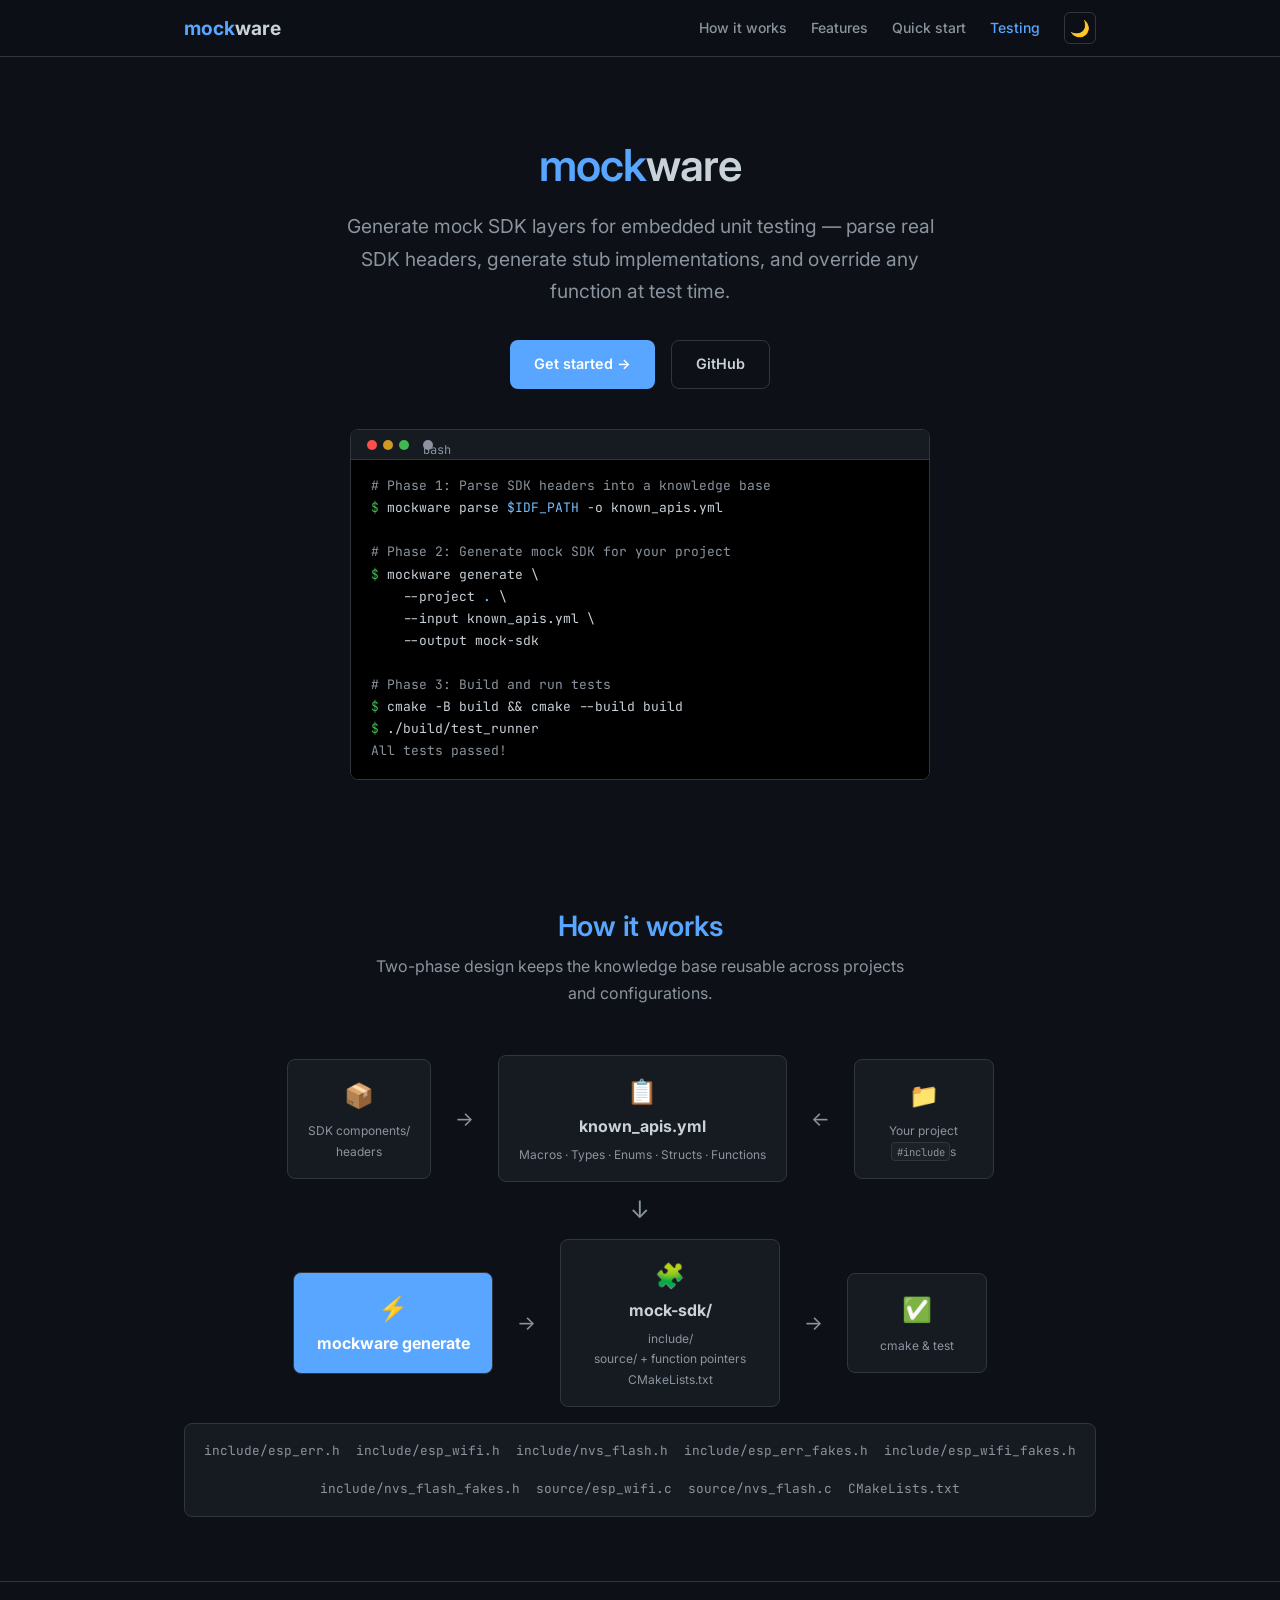
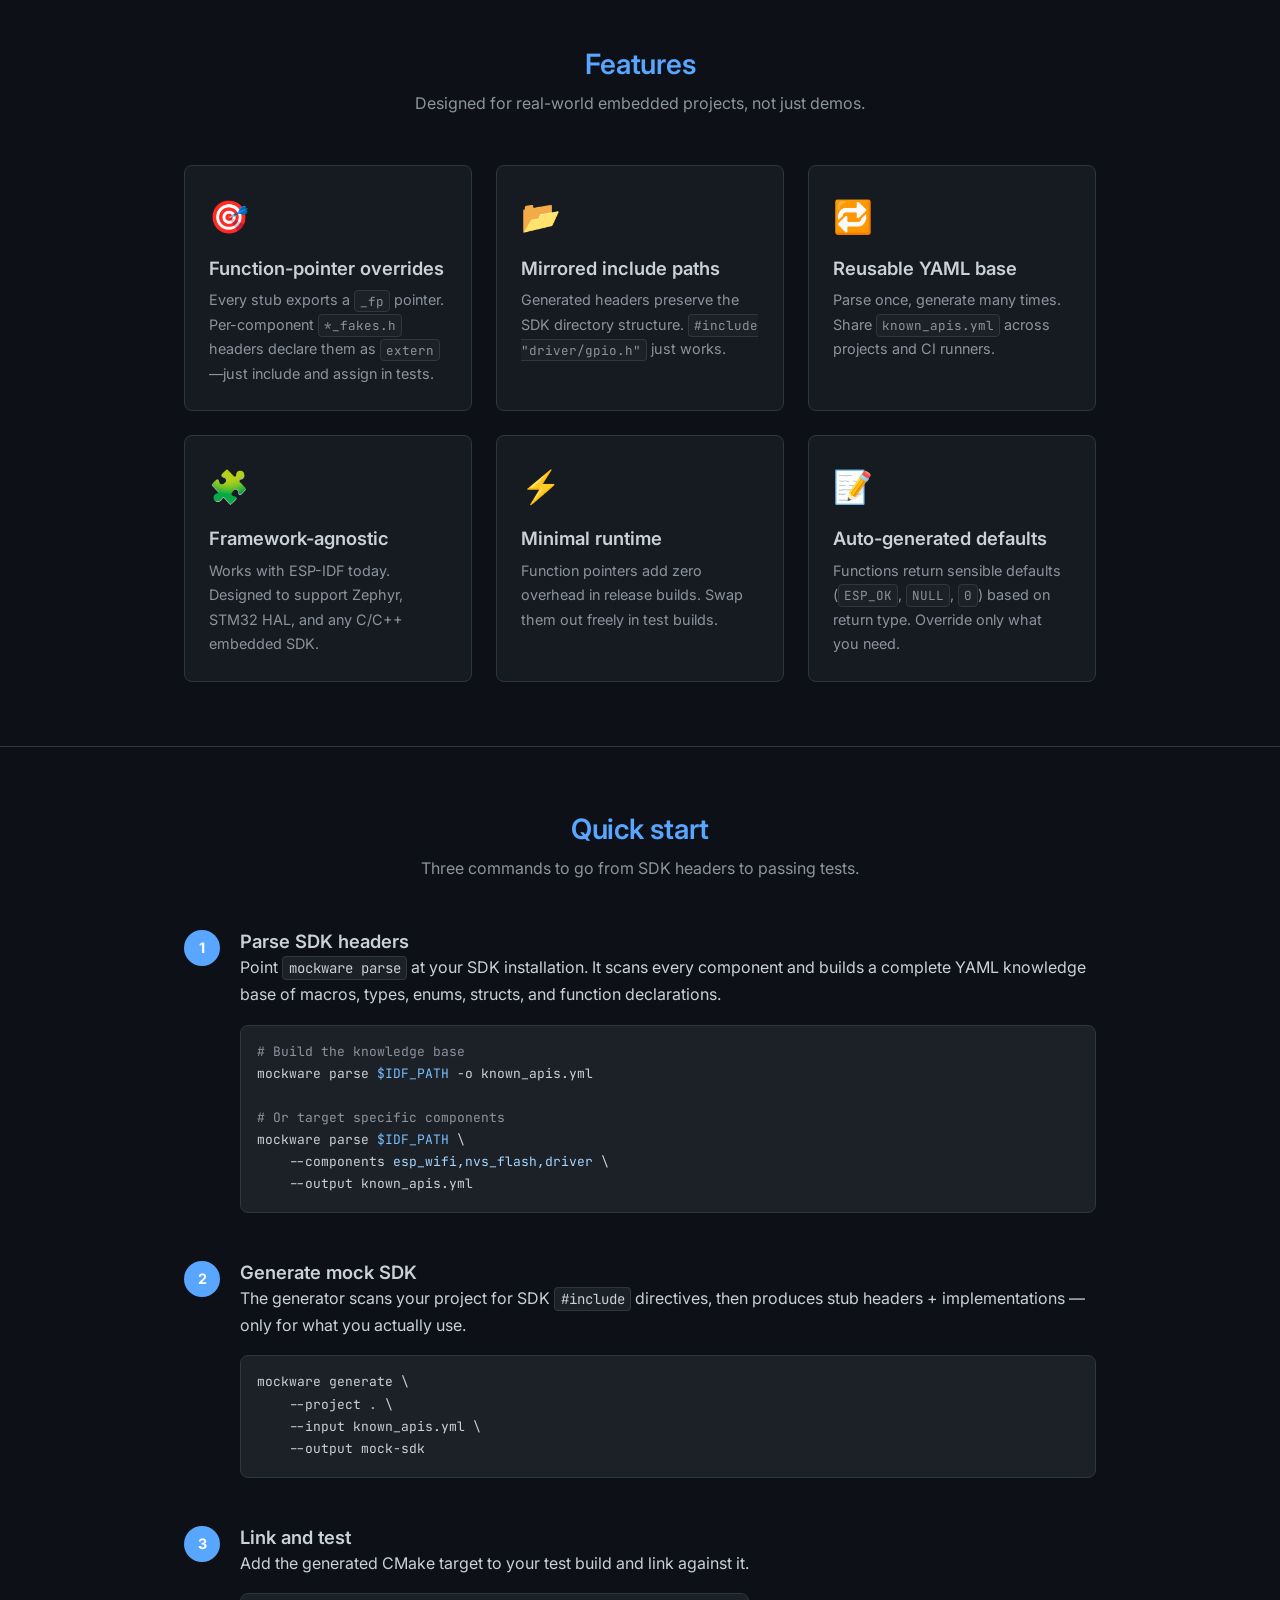
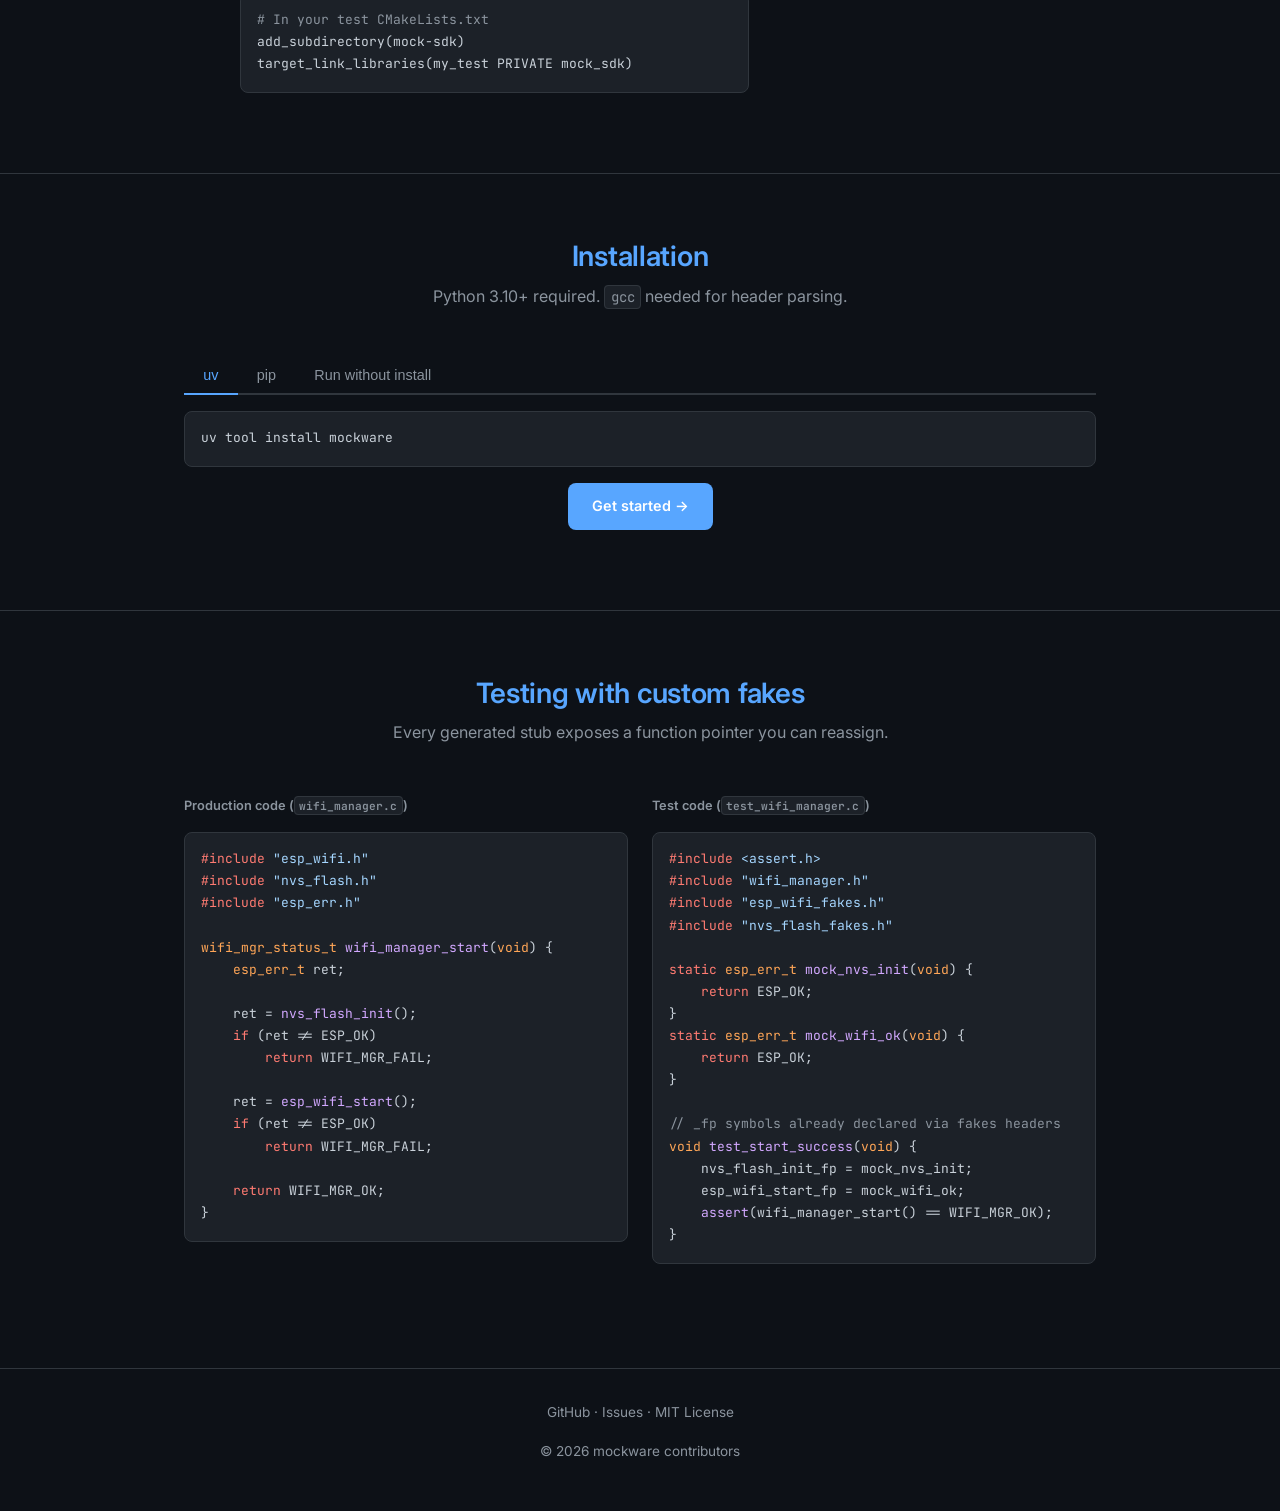
==== docs/index.html @ 4e7ca493 "Initial commit: mockware v0.0.1 Generate mock SDK layers for embedded unit testing.  - mockware pars" ====
<!DOCTYPE html>
<html lang="en" data-theme="dark">
<head>
  <meta charset="UTF-8">
  <meta name="viewport" content="width=device-width, initial-scale=1.0">
  <title>mockware — Generate mock SDK layers for embedded testing</title>
  <meta name="description" content="Parse real embedded SDK headers into a YAML knowledge base and generate stub headers with overridable function pointers for unit testing.">
  <link rel="preconnect" href="https://fonts.googleapis.com">
  <link rel="preconnect" href="https://fonts.gstatic.com" crossorigin>
  <link href="https://fonts.googleapis.com/css2?family=Inter:wght@400;500;600;700&family=JetBrains+Mono:wght@400;500&display=swap" rel="stylesheet">
  <link rel="stylesheet" href="style.css">
  <link rel="icon" href="data:image/svg+xml,<svg xmlns='http://www.w3.org/2000/svg' viewBox='0 0 100 100'><text y='.9em' font-size='90'>🧪</text></svg>">
</head>
<body>

  <!-- ─── Nav ─────────────────────────────────────── -->
  <nav>
    <div class="container">
      <a href="#" class="logo"><span>mock</span>ware</a>
      <ul>
        <li><a href="#how">How it works</a></li>
        <li><a href="#features">Features</a></li>
        <li><a href="#start">Quick start</a></li>
        <li><a href="#test">Testing</a></li>
        <li><button id="theme-toggle" aria-label="Toggle theme">🌙</button></li>
      </ul>
    </div>
  </nav>

  <!-- ─── Hero ────────────────────────────────────── -->
  <header class="hero">
    <div class="container">
      <h1><span>mock</span>ware</h1>
      <p class="tagline">
        Generate mock SDK layers for embedded unit testing &mdash;
        parse real SDK headers, generate stub implementations, and
        override any function at test time.
      </p>
      <div class="buttons">
        <a href="#start" class="btn btn-primary">Get started &rarr;</a>
        <a href="https://github.com/your-org/mockware" class="btn btn-secondary">GitHub</a>
      </div>

      <div class="hero-terminal">
        <div class="bar">
          <span></span><span></span><span></span>
          <span class="title">bash</span>
        </div>
        <pre><code><span style="color:#8b949e"># Phase 1: Parse SDK headers into a knowledge base</span>
<span style="color:#3fb950">$</span> mockware parse <span style="color:#79c0ff">$IDF_PATH</span> -o known_apis.yml

<span style="color:#8b949e"># Phase 2: Generate mock SDK for your project</span>
<span style="color:#3fb950">$</span> mockware generate \
    --project <span style="color:#79c0ff">.</span> \
    --input known_apis.yml \
    --output mock-sdk

<span style="color:#8b949e"># Phase 3: Build and run tests</span>
<span style="color:#3fb950">$</span> cmake -B build && cmake --build build
<span style="color:#3fb950">$</span> ./build/test_runner
<span style="color:#8b949e">All tests passed!</span></code></pre>
      </div>
    </div>
  </header>

  <!-- ─── How it works ────────────────────────────── -->
  <section id="how">
    <div class="container">
      <div class="section-title">
        <h2>How it works</h2>
        <p>Two-phase design keeps the knowledge base reusable across projects and configurations.</p>
      </div>

      <div class="diagram">
        <div class="diagram-row">
          <div class="diagram-box">
            <div class="icon">📦</div>
            <div class="label">SDK components/<br>headers</div>
          </div>
          <span class="diagram-arrow">&rarr;</span>
          <div class="diagram-box" style="min-width:180px">
            <div class="icon">📋</div>
            <div><strong>known_apis.yml</strong></div>
            <div class="label">Macros · Types · Enums · Structs · Functions</div>
          </div>
          <span class="diagram-arrow">&larr;</span>
          <div class="diagram-box">
            <div class="icon">📁</div>
            <div class="label">Your project<br><code>#include</code>s</div>
          </div>
        </div>
        <div style="margin:0.5rem 0;color:var(--text-dim);font-size:1.5rem;">&#8595;</div>
        <div class="diagram-row">
          <div class="diagram-box" style="min-width:200px;background:var(--accent);color:#fff;">
            <div class="icon">⚡</div>
            <div><strong>mockware generate</strong></div>
          </div>
          <span class="diagram-arrow">&rarr;</span>
          <div class="diagram-box" style="min-width:220px">
            <div class="icon">🧩</div>
            <div><strong>mock-sdk/</strong></div>
            <div class="label">
              include/<br>
              source/ + function pointers<br>
              CMakeLists.txt
            </div>
          </div>
          <span class="diagram-arrow">&rarr;</span>
          <div class="diagram-box" style="min-width:140px">
            <div class="icon">✅</div>
            <div class="label">cmake &amp; test</div>
          </div>
        </div>
        <div class="sub">
          <span>include/esp_err.h</span>
          <span>include/esp_wifi.h</span>
          <span>include/nvs_flash.h</span>
          <span>include/esp_err_fakes.h</span>
          <span>include/esp_wifi_fakes.h</span>
          <span>include/nvs_flash_fakes.h</span>
          <span>source/esp_wifi.c</span>
          <span>source/nvs_flash.c</span>
          <span>CMakeLists.txt</span>
        </div>
      </div>
    </div>
  </section>

  <!-- ─── Features ────────────────────────────────── -->
  <section id="features">
    <div class="container">
      <div class="section-title">
        <h2>Features</h2>
        <p>Designed for real-world embedded projects, not just demos.</p>
      </div>
      <div class="features">
        <div class="feature-card">
          <div class="emoji">🎯</div>
          <h3>Function-pointer overrides</h3>
          <p>Every stub exports a <code>_fp</code> pointer. Per-component <code>*_fakes.h</code> headers declare them as <code>extern</code>&mdash;just include and assign in tests.</p>
        </div>
        <div class="feature-card">
          <div class="emoji">📂</div>
          <h3>Mirrored include paths</h3>
          <p>Generated headers preserve the SDK directory structure. <code>#include "driver/gpio.h"</code> just works.</p>
        </div>
        <div class="feature-card">
          <div class="emoji">🔁</div>
          <h3>Reusable YAML base</h3>
          <p>Parse once, generate many times. Share <code>known_apis.yml</code> across projects and CI runners.</p>
        </div>
        <div class="feature-card">
          <div class="emoji">🧩</div>
          <h3>Framework-agnostic</h3>
          <p>Works with ESP-IDF today. Designed to support Zephyr, STM32 HAL, and any C/C++ embedded SDK.</p>
        </div>
        <div class="feature-card">
          <div class="emoji">⚡</div>
          <h3>Minimal runtime</h3>
          <p>Function pointers add zero overhead in release builds. Swap them out freely in test builds.</p>
        </div>
        <div class="feature-card">
          <div class="emoji">📝</div>
          <h3>Auto-generated defaults</h3>
          <p>Functions return sensible defaults (<code>ESP_OK</code>, <code>NULL</code>, <code>0</code>) based on return type. Override only what you need.</p>
        </div>
      </div>
    </div>
  </section>

  <!-- ─── Quick start ─────────────────────────────── -->
  <section id="start">
    <div class="container">
      <div class="section-title">
        <h2>Quick start</h2>
        <p>Three commands to go from SDK headers to passing tests.</p>
      </div>

      <div class="steps">
        <div class="step">
          <div class="step-num">1</div>
          <div class="step-body">
            <h3>Parse SDK headers</h3>
            <p>Point <code>mockware parse</code> at your SDK installation. It scans every component and builds a complete YAML knowledge base of macros, types, enums, structs, and function declarations.</p>
            <div class="code-block">
              <pre><code><span style="color:#8b949e"># Build the knowledge base</span>
mockware parse <span style="color:#79c0ff">$IDF_PATH</span> -o known_apis.yml

<span style="color:#8b949e"># Or target specific components</span>
mockware parse <span style="color:#79c0ff">$IDF_PATH</span> \
    --components <span style="color:#a5d6ff">esp_wifi,nvs_flash,driver</span> \
    --output known_apis.yml</code></pre>
            </div>
          </div>
        </div>

        <div class="step">
          <div class="step-num">2</div>
          <div class="step-body">
            <h3>Generate mock SDK</h3>
            <p>The generator scans your project for SDK <code>#include</code> directives, then produces stub headers + implementations &mdash; only for what you actually use.</p>
            <div class="code-block">
              <pre><code>mockware generate \
    --project <span style="color:#79c0ff">.</span> \
    --input known_apis.yml \
    --output mock-sdk</code></pre>
            </div>
          </div>
        </div>

        <div class="step">
          <div class="step-num">3</div>
          <div class="step-body">
            <h3>Link and test</h3>
            <p>Add the generated CMake target to your test build and link against it.</p>
            <div class="code-block">
              <pre><code><span style="color:#8b949e"># In your test CMakeLists.txt</span>
add_subdirectory(mock-sdk)
target_link_libraries(my_test PRIVATE mock_sdk)</code></pre>
            </div>
          </div>
        </div>
      </div>
    </div>
  </section>

  <!-- ─── Installation ────────────────────────────── -->
  <section id="install">
    <div class="container">
      <div class="section-title">
        <h2>Installation</h2>
        <p>Python 3.10+ required. <code>gcc</code> needed for header parsing.</p>
      </div>

      <div class="tabs">
        <div class="tab-nav">
          <button class="tab-btn active" data-tab="tab-uv">uv</button>
          <button class="tab-btn" data-tab="tab-pip">pip</button>
          <button class="tab-btn" data-tab="tab-run">Run without install</button>
        </div>

        <div class="tab-content active" id="tab-uv">
          <div class="code-block">
            <pre><code>uv tool install mockware</code></pre>
          </div>
        </div>

        <div class="tab-content" id="tab-pip">
          <div class="code-block">
            <pre><code>pip install mockware</code></pre>
          </div>
        </div>

        <div class="tab-content" id="tab-run">
          <div class="code-block">
            <pre><code><span style="color:#8b949e"># From the repo root</span>
uv run mockware --help</code></pre>
          </div>
        </div>
      </div>

      <p style="text-align:center;margin-top:1rem;">
        <a href="#start" class="btn btn-primary">Get started &rarr;</a>
      </p>
    </div>
  </section>

  <!-- ─── Testing example ─────────────────────────── -->
  <section id="test">
    <div class="container">
      <div class="section-title">
        <h2>Testing with custom fakes</h2>
        <p>Every generated stub exposes a function pointer you can reassign.</p>
      </div>

      <div class="test-grid">
        <figure>
          <figcaption>Production code (<code>wifi_manager.c</code>)</figcaption>
          <div class="code-block">
            <pre><code><span style="color:#ff7b72">#include</span> <span style="color:#a5d6ff">"esp_wifi.h"</span>
<span style="color:#ff7b72">#include</span> <span style="color:#a5d6ff">"nvs_flash.h"</span>
<span style="color:#ff7b72">#include</span> <span style="color:#a5d6ff">"esp_err.h"</span>

<span style="color:#ffa657">wifi_mgr_status_t</span> <span style="color:#d2a8ff">wifi_manager_start</span>(<span style="color:#ffa657">void</span>) {
    <span style="color:#ffa657">esp_err_t</span> ret;

    ret = <span style="color:#d2a8ff">nvs_flash_init</span>();
    <span style="color:#ff7b72">if</span> (ret != ESP_OK)
        <span style="color:#ff7b72">return</span> WIFI_MGR_FAIL;

    ret = <span style="color:#d2a8ff">esp_wifi_start</span>();
    <span style="color:#ff7b72">if</span> (ret != ESP_OK)
        <span style="color:#ff7b72">return</span> WIFI_MGR_FAIL;

    <span style="color:#ff7b72">return</span> WIFI_MGR_OK;
}</code></pre>
          </div>
        </figure>

        <figure>
          <figcaption>Test code (<code>test_wifi_manager.c</code>)</figcaption>
          <div class="code-block">
            <pre><code><span style="color:#ff7b72">#include</span> <span style="color:#a5d6ff">&lt;assert.h&gt;</span>
<span style="color:#ff7b72">#include</span> <span style="color:#a5d6ff">"wifi_manager.h"</span>
<span style="color:#ff7b72">#include</span> <span style="color:#a5d6ff">"esp_wifi_fakes.h"</span>
<span style="color:#ff7b72">#include</span> <span style="color:#a5d6ff">"nvs_flash_fakes.h"</span>

<span style="color:#ff7b72">static</span> <span style="color:#ffa657">esp_err_t</span> <span style="color:#d2a8ff">mock_nvs_init</span>(<span style="color:#ffa657">void</span>) {
    <span style="color:#ff7b72">return</span> ESP_OK;
}
<span style="color:#ff7b72">static</span> <span style="color:#ffa657">esp_err_t</span> <span style="color:#d2a8ff">mock_wifi_ok</span>(<span style="color:#ffa657">void</span>) {
    <span style="color:#ff7b72">return</span> ESP_OK;
}

<span style="color:#8b949e">// _fp symbols already declared via fakes headers</span>
<span style="color:#ffa657">void</span> <span style="color:#d2a8ff">test_start_success</span>(<span style="color:#ffa657">void</span>) {
    nvs_flash_init_fp = mock_nvs_init;
    esp_wifi_start_fp = mock_wifi_ok;
    <span style="color:#d2a8ff">assert</span>(wifi_manager_start() == WIFI_MGR_OK);
}</code></pre>
          </div>
        </figure>
      </div>
    </div>
  </section>

  <!-- ─── Footer ──────────────────────────────────── -->
  <footer>
    <div class="container">
      <p>
        <a href="https://github.com/your-org/mockware">GitHub</a>
        &middot;
        <a href="https://github.com/your-org/mockware/issues">Issues</a>
        &middot;
        MIT License
      </p>
      <p style="margin-top:0.3rem;">&copy; 2026 mockware contributors</p>
    </div>
  </footer>

  <script src="script.js"></script>
</body>
</html>
---- docs/style.css ----
/* ── Reset & base ──────────────────────────────────────── */
*, *::before, *::after { box-sizing: border-box; margin: 0; padding: 0; }

:root {
  --bg:        #0d1117;
  --surface:   #161b22;
  --border:    #30363d;
  --text:      #c9d1d9;
  --text-dim:  #8b949e;
  --accent:    #58a6ff;
  --accent-hl: #79c0ff;
  --green:     #3fb950;
  --orange:    #d29922;
  --red:       #f85149;
  --code-bg:   #1c2128;
  --font:      'Inter', -apple-system, BlinkMacSystemFont, sans-serif;
  --mono:      'JetBrains Mono', 'Fira Code', monospace;
  --max-w:     960px;
  --radius:    8px;
}

html { scroll-behavior: smooth; }
body {
  font-family: var(--font);
  background: var(--bg);
  color: var(--text);
  line-height: 1.7;
  -webkit-font-smoothing: antialiased;
}

/* ── Theme toggle ─────────────────────────────────────── */
[data-theme="light"] {
  --bg:        #ffffff;
  --surface:   #f6f8fa;
  --border:    #d0d7de;
  --text:      #1f2328;
  --text-dim:  #656d76;
  --code-bg:   #f6f8fa;
}

/* ── Typography ────────────────────────────────────────── */
h1, h2, h3 { font-weight: 600; line-height: 1.3; }
h1 { font-size: 2.75rem; letter-spacing: -0.02em; }
h2 { font-size: 1.75rem; letter-spacing: -0.01em; color: var(--accent); }
h3 { font-size: 1.15rem; }
p  { margin-bottom: 1rem; }
a  { color: var(--accent); text-decoration: none; }
a:hover { color: var(--accent-hl); text-decoration: underline; }

code {
  font-family: var(--mono);
  font-size: 0.875em;
  background: var(--code-bg);
  padding: 0.15em 0.4em;
  border-radius: 4px;
  border: 1px solid var(--border);
}
pre {
  background: var(--code-bg);
  border: 1px solid var(--border);
  border-radius: var(--radius);
  padding: 1rem;
  overflow-x: auto;
  position: relative;
}
pre code {
  background: none;
  border: none;
  padding: 0;
  font-size: 0.8125rem;
  line-height: 1.55;
}

/* ── Layout ────────────────────────────────────────────── */
.container {
  max-width: var(--max-w);
  margin: 0 auto;
  padding: 0 1.5rem;
}

/* ── Nav ───────────────────────────────────────────────── */
nav {
  position: sticky;
  top: 0;
  z-index: 100;
  background: var(--bg);
  border-bottom: 1px solid var(--border);
  backdrop-filter: blur(12px);
  background: rgba(13, 17, 23, 0.85);
}
[data-theme="light"] nav {
  background: rgba(255,255,255,0.85);
}
nav .container {
  display: flex;
  align-items: center;
  justify-content: space-between;
  height: 56px;
}
nav .logo {
  font-weight: 700;
  font-size: 1.2rem;
  color: var(--text);
}
nav .logo span { color: var(--accent); }
nav ul {
  display: flex;
  gap: 1.5rem;
  list-style: none;
  align-items: center;
}
nav a {
  color: var(--text-dim);
  font-size: 0.875rem;
  font-weight: 500;
}
nav a:hover { color: var(--text); text-decoration: none; }

#theme-toggle {
  background: none;
  border: 1px solid var(--border);
  color: var(--text-dim);
  width: 32px; height: 32px;
  border-radius: 6px;
  cursor: pointer;
  display: flex;
  align-items: center;
  justify-content: center;
  font-size: 1rem;
}
#theme-toggle:hover {
  color: var(--text);
  border-color: var(--text-dim);
}

/* ── Hero ──────────────────────────────────────────────── */
.hero {
  padding: 5rem 0 4rem;
  text-align: center;
}
.hero h1 { margin-bottom: 1rem; }
.hero h1 span { color: var(--accent); }
.hero .tagline {
  font-size: 1.2rem;
  color: var(--text-dim);
  max-width: 600px;
  margin: 0 auto 2rem;
}
.hero .buttons { display: flex; gap: 1rem; justify-content: center; flex-wrap: wrap; }

.btn {
  display: inline-flex;
  align-items: center;
  gap: 0.5rem;
  padding: 0.7rem 1.5rem;
  border-radius: var(--radius);
  font-weight: 600;
  font-size: 0.9rem;
  transition: all 0.2s;
  border: none;
  cursor: pointer;
}
.btn-primary {
  background: var(--accent);
  color: #fff;
}
.btn-primary:hover { background: var(--accent-hl); text-decoration: none; }
.btn-secondary {
  background: transparent;
  color: var(--text);
  border: 1px solid var(--border);
}
.btn-secondary:hover { border-color: var(--text-dim); text-decoration: none; }

.hero-terminal {
  margin: 2.5rem auto 0;
  max-width: 580px;
  text-align: left;
  background: #000;
  border: 1px solid var(--border);
  border-radius: var(--radius);
  overflow: hidden;
}
.hero-terminal .bar {
  display: flex;
  align-items: center;
  gap: 6px;
  padding: 0.6rem 1rem;
  background: var(--surface);
  border-bottom: 1px solid var(--border);
}
.hero-terminal .bar span {
  width: 10px; height: 10px;
  border-radius: 50%;
  background: var(--text-dim);
}
.hero-terminal .bar span:nth-child(1) { background: var(--red); }
.hero-terminal .bar span:nth-child(2) { background: var(--orange); }
.hero-terminal .bar span:nth-child(3) { background: var(--green); }
.hero-terminal .bar .title {
  font-size: 0.75rem;
  color: var(--text-dim);
  margin-left: 0.5rem;
  font-family: var(--mono);
}
.hero-terminal pre {
  background: #000;
  border: none;
  border-radius: 0;
  padding: 1rem 1.25rem;
  margin: 0;
}

/* ── Section ───────────────────────────────────────────── */
section { padding: 4rem 0; }
section + section { border-top: 1px solid var(--border); }
.section-title {
  text-align: center;
  margin-bottom: 3rem;
}
.section-title p {
  color: var(--text-dim);
  max-width: 550px;
  margin: 0.5rem auto 0;
}

/* ── Diagram ───────────────────────────────────────────── */
.diagram {
  display: flex;
  flex-direction: column;
  align-items: center;
  gap: 0;
}
.diagram-row {
  display: flex;
  align-items: center;
  gap: 1.5rem;
  flex-wrap: wrap;
  justify-content: center;
}
.diagram-box {
  background: var(--surface);
  border: 1px solid var(--border);
  border-radius: var(--radius);
  padding: 1rem 1.25rem;
  text-align: center;
  min-width: 140px;
}
.diagram-box .label {
  font-size: 0.75rem;
  color: var(--text-dim);
  margin-top: 0.3rem;
}
.diagram-box .icon { font-size: 1.5rem; }
.diagram-arrow {
  color: var(--text-dim);
  font-size: 1.25rem;
}
.diagram .sub {
  display: flex;
  gap: 1rem;
  flex-wrap: wrap;
  justify-content: center;
  margin-top: 1rem;
  padding: 1rem;
  background: var(--surface);
  border: 1px solid var(--border);
  border-radius: var(--radius);
}
.diagram .sub span {
  font-family: var(--mono);
  font-size: 0.8rem;
  color: var(--text-dim);
}

/* ── Features grid ─────────────────────────────────────── */
.features {
  display: grid;
  grid-template-columns: repeat(auto-fit, minmax(220px, 1fr));
  gap: 1.5rem;
}
.feature-card {
  background: var(--surface);
  border: 1px solid var(--border);
  border-radius: var(--radius);
  padding: 1.5rem;
}
.feature-card .emoji { font-size: 2rem; margin-bottom: 0.75rem; }
.feature-card h3 { margin-bottom: 0.5rem; }
.feature-card p { font-size: 0.9rem; color: var(--text-dim); margin: 0; }

/* ── Code blocks with copy ─────────────────────────────── */
.code-block {
  position: relative;
  margin: 1rem 0;
}
.code-block .copy-btn {
  position: absolute;
  top: 0.5rem;
  right: 0.5rem;
  background: transparent;
  border: 1px solid var(--border);
  color: var(--text-dim);
  padding: 0.3rem 0.6rem;
  border-radius: 4px;
  font-size: 0.75rem;
  cursor: pointer;
  opacity: 0;
  transition: opacity 0.2s;
}
.code-block:hover .copy-btn,
.code-block .copy-btn.show { opacity: 1; }
.code-block .copy-btn:hover {
  background: var(--surface);
  color: var(--text);
}

/* ── Install tabs ──────────────────────────────────────── */
.tabs { margin: 1rem 0; }
.tab-nav {
  display: flex;
  gap: 0;
  border-bottom: 2px solid var(--border);
}
.tab-btn {
  background: none;
  border: none;
  padding: 0.6rem 1.2rem;
  color: var(--text-dim);
  font-weight: 500;
  font-size: 0.9rem;
  cursor: pointer;
  border-bottom: 2px solid transparent;
  margin-bottom: -2px;
  transition: all 0.2s;
}
.tab-btn:hover { color: var(--text); }
.tab-btn.active {
  color: var(--accent);
  border-bottom-color: var(--accent);
}
.tab-content { display: none; }
.tab-content.active { display: block; }

/* ── Usage steps ───────────────────────────────────────── */
.steps { counter-reset: step; }
.step {
  display: flex;
  gap: 1.25rem;
  margin-bottom: 2rem;
}
.step:last-child { margin-bottom: 0; }
.step-num {
  flex-shrink: 0;
  width: 36px; height: 36px;
  border-radius: 50%;
  background: var(--accent);
  color: #fff;
  font-weight: 700;
  font-size: 0.9rem;
  display: flex;
  align-items: center;
  justify-content: center;
}
.step-body { min-width: 0; }
.step-body p { margin-bottom: 0.5rem; }

/* ── Test example ──────────────────────────────────────── */
.test-grid {
  display: grid;
  grid-template-columns: 1fr 1fr;
  gap: 1.5rem;
  margin: 1.5rem 0;
}
.test-grid figcaption {
  font-size: 0.8rem;
  color: var(--text-dim);
  margin-bottom: 0.5rem;
  font-weight: 600;
}

/* ── Footer ────────────────────────────────────────────── */
footer {
  border-top: 1px solid var(--border);
  padding: 2rem 0;
  text-align: center;
  color: var(--text-dim);
  font-size: 0.85rem;
}
footer a { color: var(--text-dim); }
footer a:hover { color: var(--text); }

/* ── Responsive ────────────────────────────────────────── */
@media (max-width: 700px) {
  h1 { font-size: 2rem; }
  nav ul { gap: 0.8rem; }
  nav a { font-size: 0.8rem; }
  .hero { padding: 3rem 0 2.5rem; }
  .diagram-row { flex-direction: column; gap: 0.5rem; }
  .diagram-arrow { transform: rotate(90deg); }
  .test-grid { grid-template-columns: 1fr; }
}
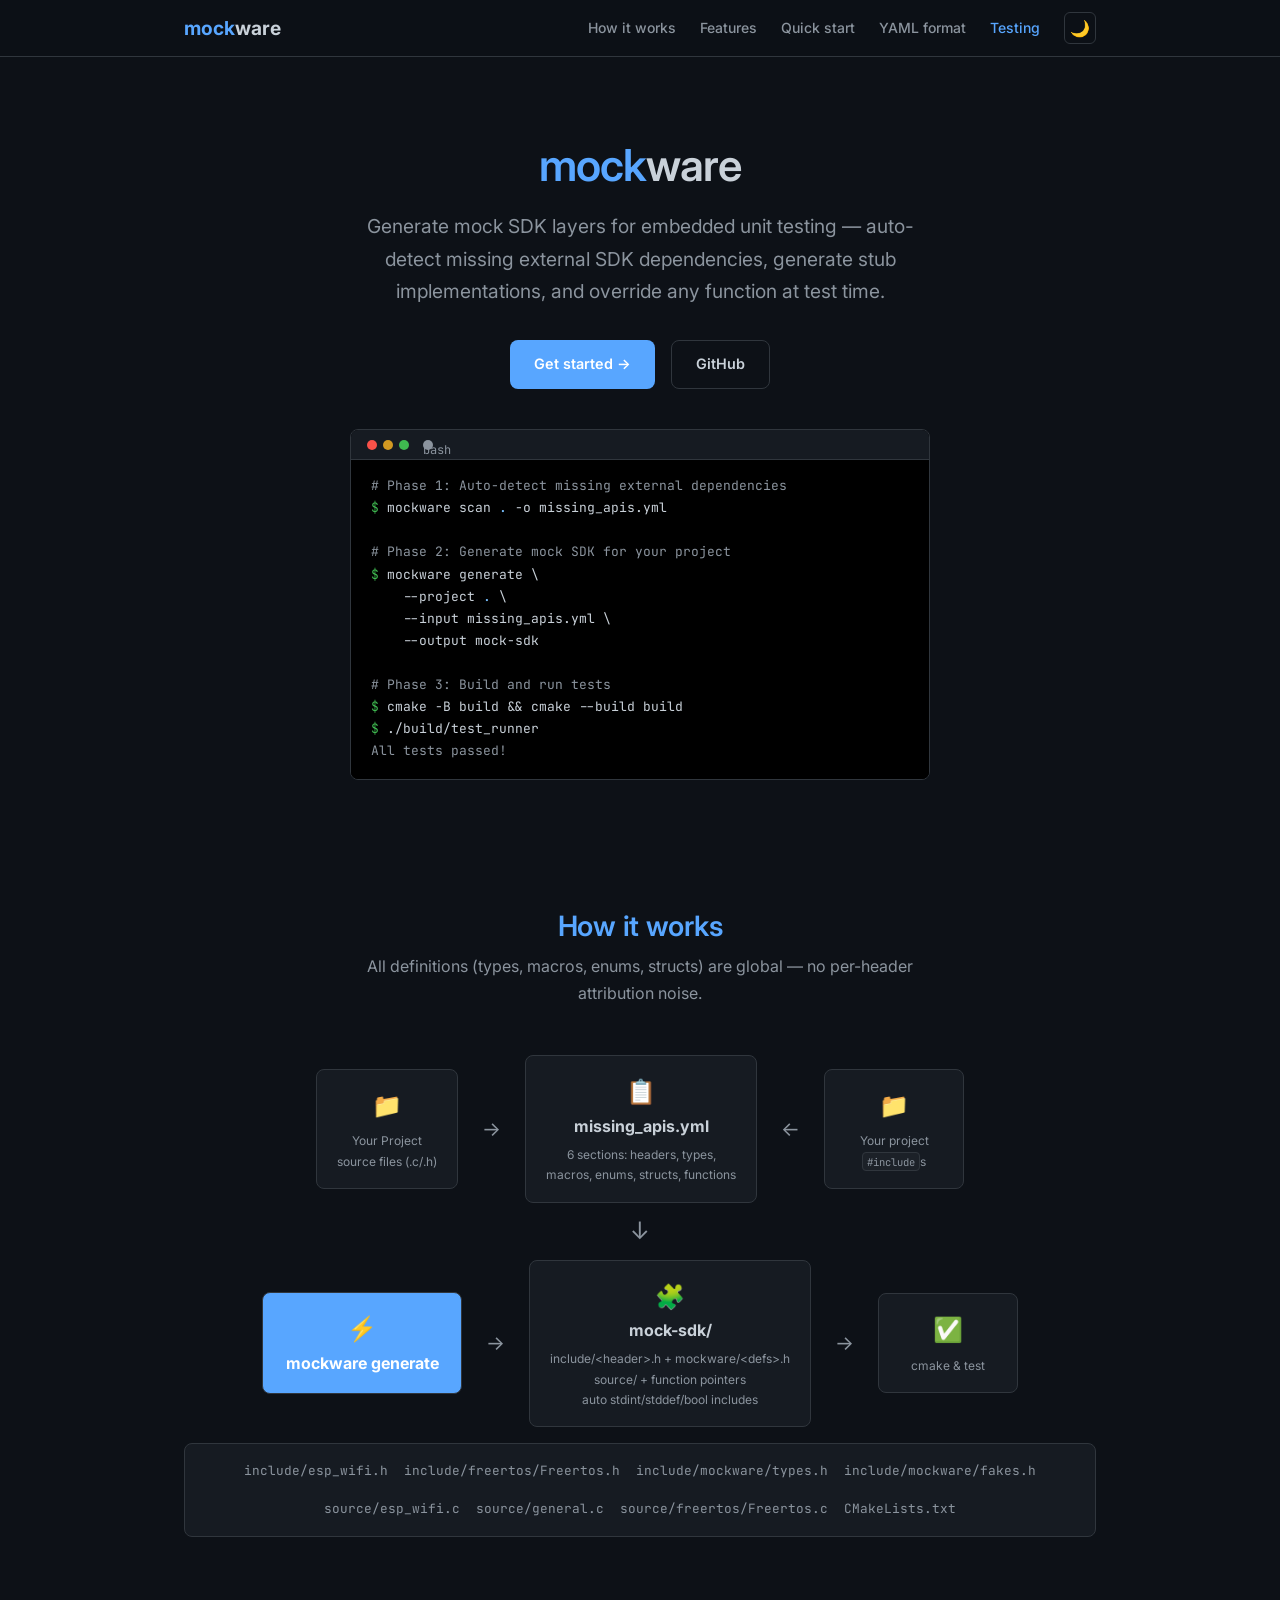
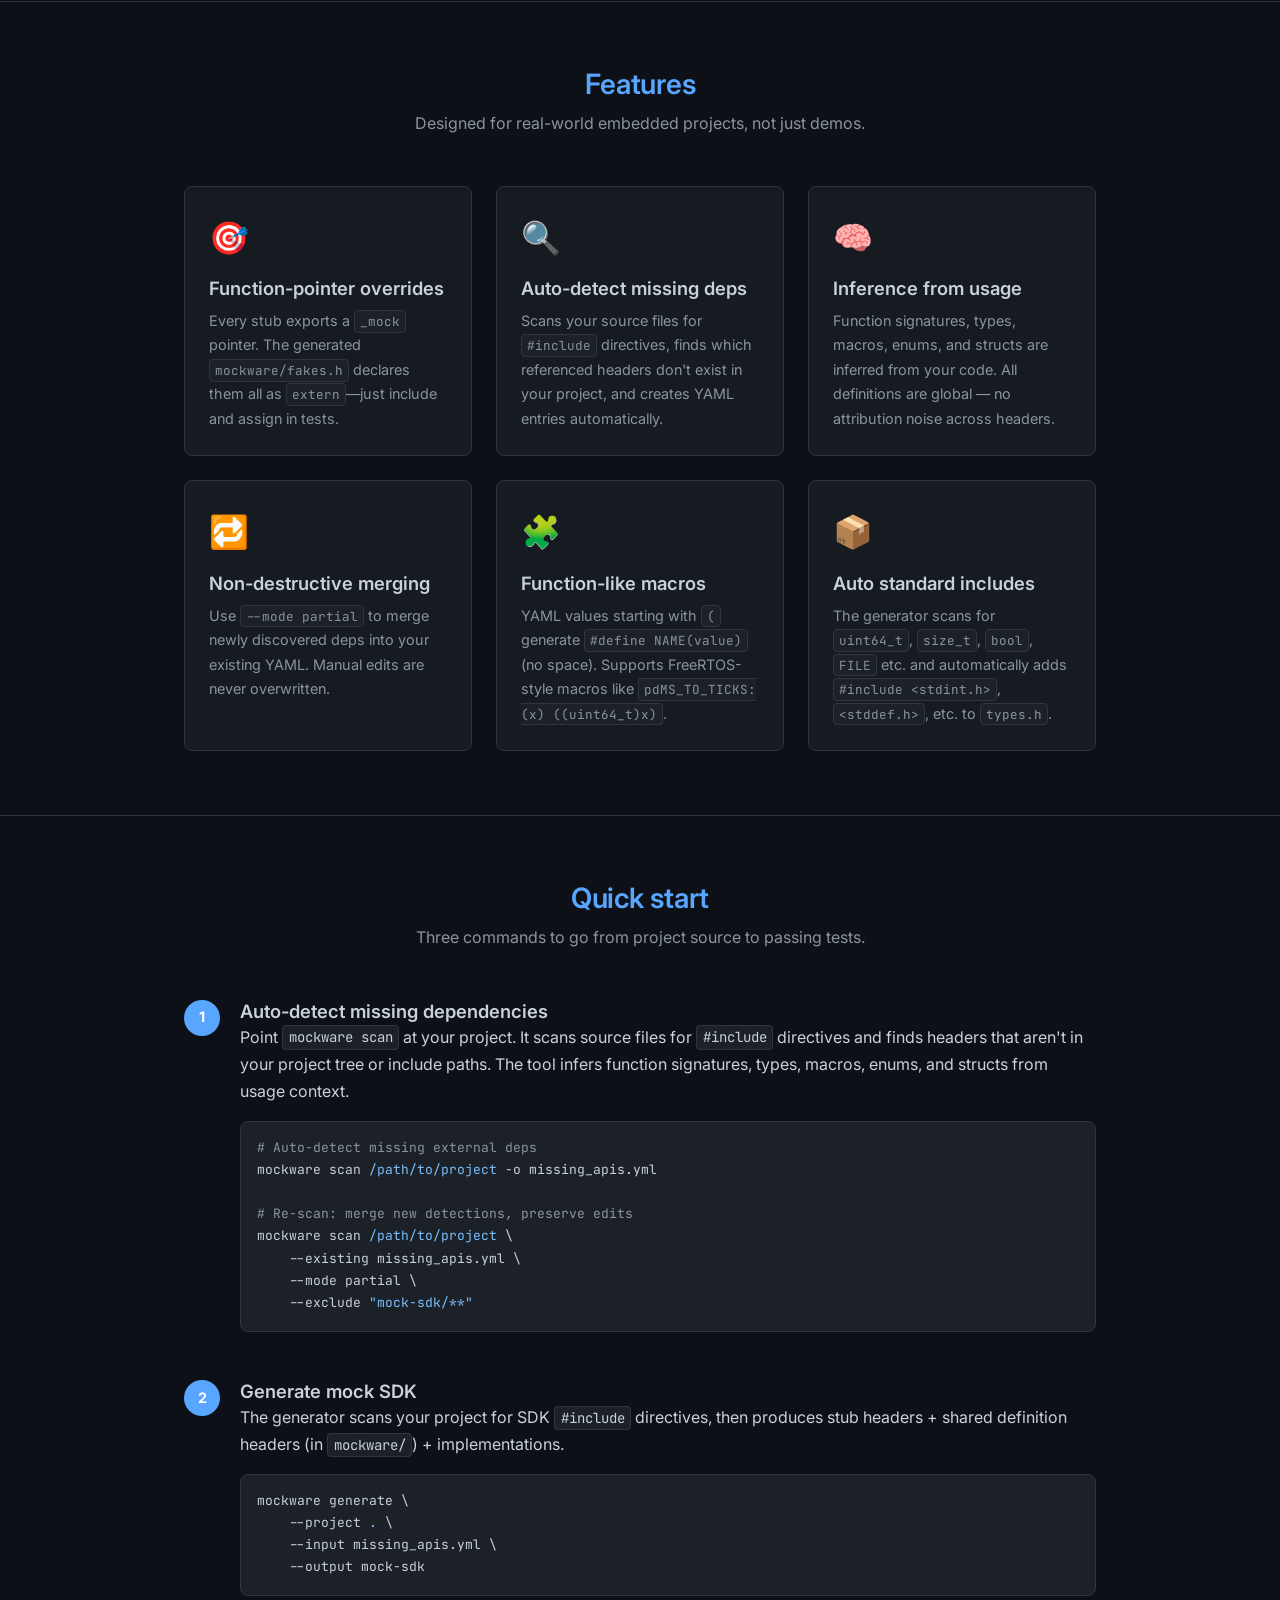
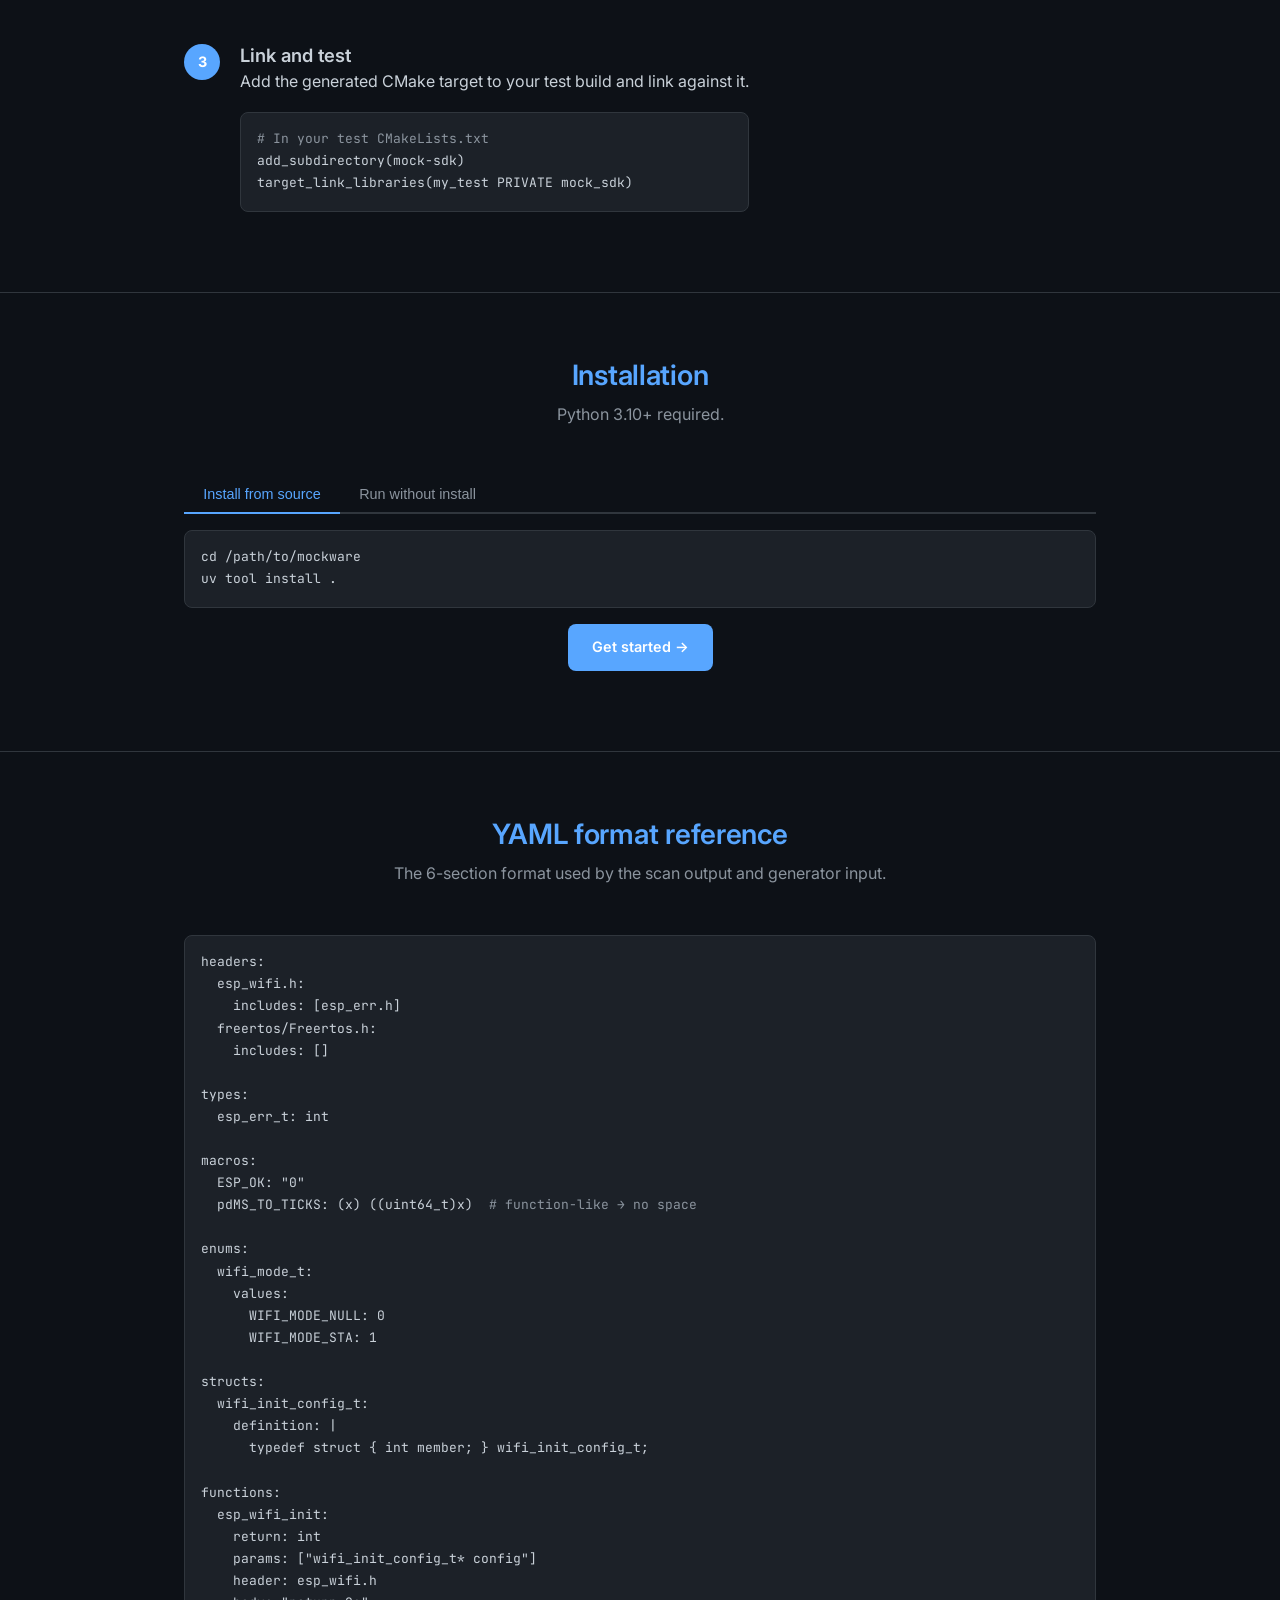
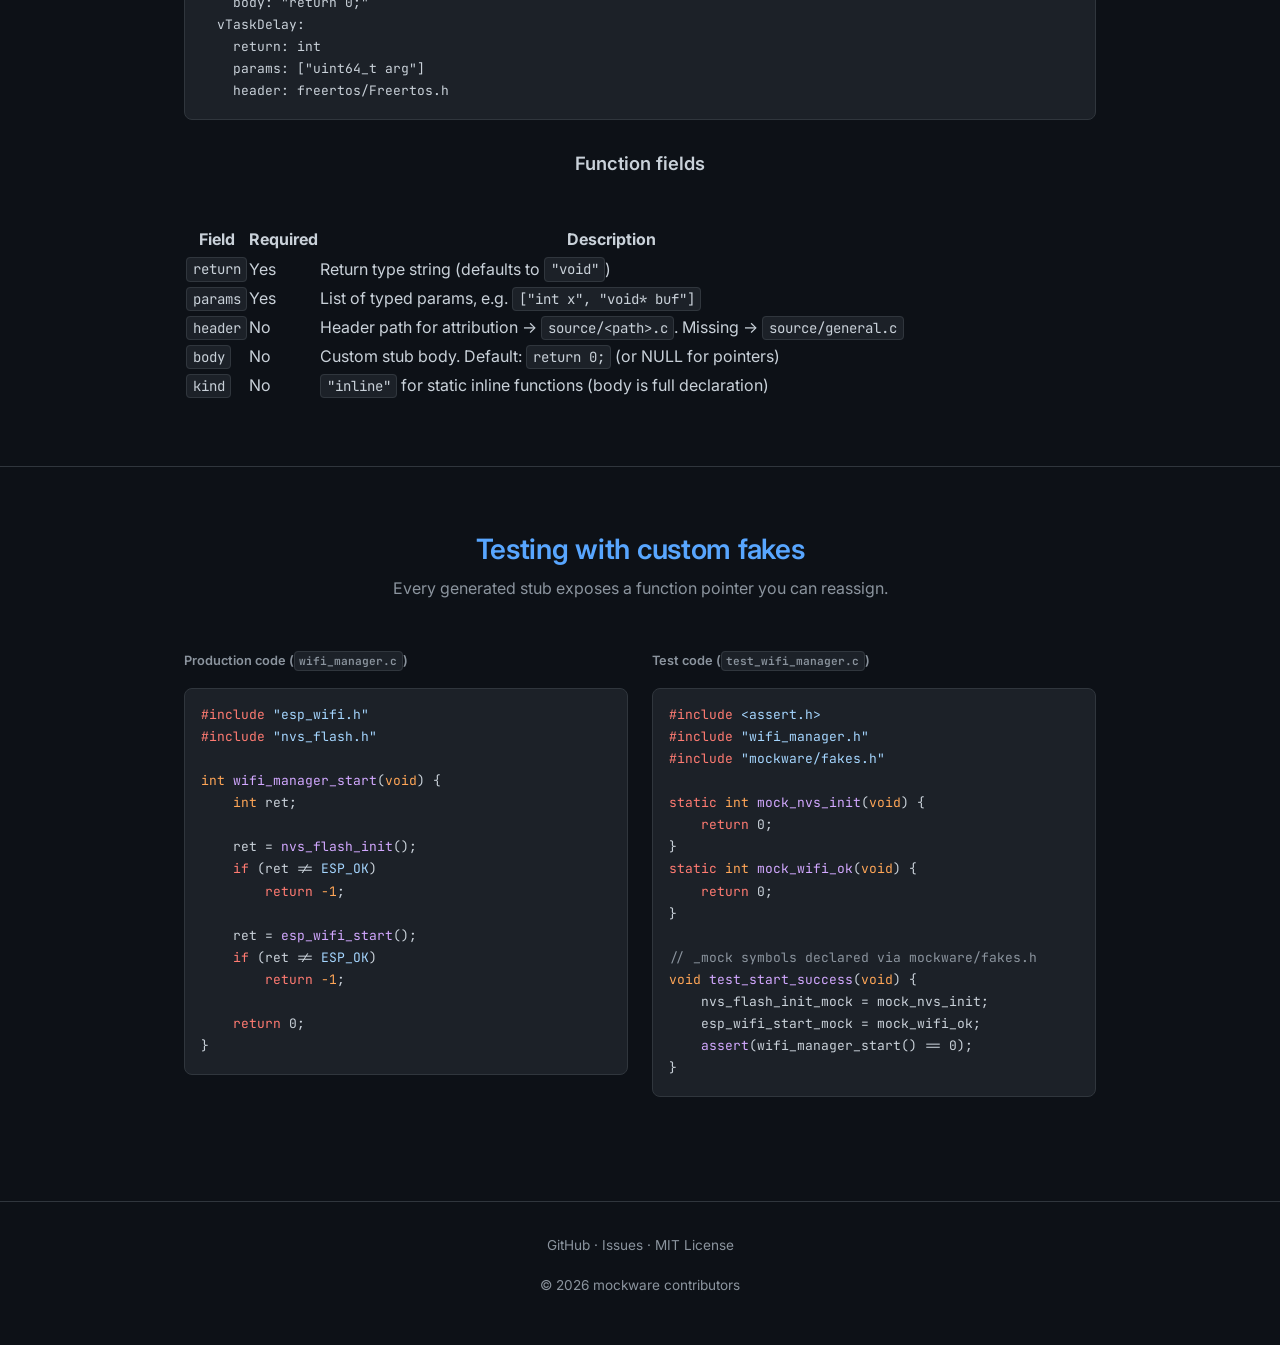
==== commit 153bbfe2: "mockware v0.0.1 — initial release - Scan project for missing external SDK headers via #include direc" ====
--- a/docs/index.html
+++ b/docs/index.html
@@ -4,7 +4,8 @@
   <meta charset="UTF-8">
   <meta name="viewport" content="width=device-width, initial-scale=1.0">
   <title>mockware — Generate mock SDK layers for embedded testing</title>
-  <meta name="description" content="Parse real embedded SDK headers into a YAML knowledge base and generate stub headers with overridable function pointers for unit testing.">
+  <meta name="description" content="Scan your project source, auto-detect missing external SDK dependencies, and generate stub headers with function-pointer overrides for unit testing.">
+  <meta name="google-site-verification" content="RLvK6p7sDv1IofFDZbrskPHNYd5kCn-mb_CLmLei02Y" />
   <link rel="preconnect" href="https://fonts.googleapis.com">
   <link rel="preconnect" href="https://fonts.gstatic.com" crossorigin>
   <link href="https://fonts.googleapis.com/css2?family=Inter:wght@400;500;600;700&family=JetBrains+Mono:wght@400;500&display=swap" rel="stylesheet">
@@ -13,7 +14,6 @@
 </head>
 <body>
 
-  <!-- ─── Nav ─────────────────────────────────────── -->
   <nav>
     <div class="container">
       <a href="#" class="logo"><span>mock</span>ware</a>
@@ -21,20 +21,20 @@
         <li><a href="#how">How it works</a></li>
         <li><a href="#features">Features</a></li>
         <li><a href="#start">Quick start</a></li>
+        <li><a href="#yaml">YAML format</a></li>
         <li><a href="#test">Testing</a></li>
         <li><button id="theme-toggle" aria-label="Toggle theme">🌙</button></li>
       </ul>
     </div>
   </nav>
 
-  <!-- ─── Hero ────────────────────────────────────── -->
   <header class="hero">
     <div class="container">
       <h1><span>mock</span>ware</h1>
       <p class="tagline">
         Generate mock SDK layers for embedded unit testing &mdash;
-        parse real SDK headers, generate stub implementations, and
-        override any function at test time.
+        auto-detect missing external SDK dependencies, generate stub
+        implementations, and override any function at test time.
       </p>
       <div class="buttons">
         <a href="#start" class="btn btn-primary">Get started &rarr;</a>
@@ -46,13 +46,13 @@
           <span></span><span></span><span></span>
           <span class="title">bash</span>
         </div>
-        <pre><code><span style="color:#8b949e"># Phase 1: Parse SDK headers into a knowledge base</span>
-<span style="color:#3fb950">$</span> mockware parse <span style="color:#79c0ff">$IDF_PATH</span> -o known_apis.yml
+        <pre><code><span style="color:#8b949e"># Phase 1: Auto-detect missing external dependencies</span>
+<span style="color:#3fb950">$</span> mockware scan <span style="color:#79c0ff">.</span> -o missing_apis.yml
 
 <span style="color:#8b949e"># Phase 2: Generate mock SDK for your project</span>
 <span style="color:#3fb950">$</span> mockware generate \
     --project <span style="color:#79c0ff">.</span> \
-    --input known_apis.yml \
+    --input missing_apis.yml \
     --output mock-sdk
 
 <span style="color:#8b949e"># Phase 3: Build and run tests</span>
@@ -63,25 +63,24 @@
     </div>
   </header>
 
-  <!-- ─── How it works ────────────────────────────── -->
   <section id="how">
     <div class="container">
       <div class="section-title">
         <h2>How it works</h2>
-        <p>Two-phase design keeps the knowledge base reusable across projects and configurations.</p>
+        <p>All definitions (types, macros, enums, structs) are global &mdash; no per-header attribution noise.</p>
       </div>
 
       <div class="diagram">
         <div class="diagram-row">
           <div class="diagram-box">
-            <div class="icon">📦</div>
-            <div class="label">SDK components/<br>headers</div>
+            <div class="icon">📁</div>
+            <div class="label">Your Project<br>source files (.c/.h)</div>
           </div>
           <span class="diagram-arrow">&rarr;</span>
-          <div class="diagram-box" style="min-width:180px">
+          <div class="diagram-box" style="min-width:200px">
             <div class="icon">📋</div>
-            <div><strong>known_apis.yml</strong></div>
-            <div class="label">Macros · Types · Enums · Structs · Functions</div>
+            <div><strong>missing_apis.yml</strong></div>
+            <div class="label">6 sections: headers, types,<br>macros, enums, structs, functions</div>
           </div>
           <span class="diagram-arrow">&larr;</span>
           <div class="diagram-box">
@@ -100,9 +99,9 @@
             <div class="icon">🧩</div>
             <div><strong>mock-sdk/</strong></div>
             <div class="label">
-              include/<br>
+              include/&lt;header&gt;.h + mockware/&lt;defs&gt;.h<br>
               source/ + function pointers<br>
-              CMakeLists.txt
+              auto stdint/stddef/bool includes
             </div>
           </div>
           <span class="diagram-arrow">&rarr;</span>
@@ -112,21 +111,19 @@
           </div>
         </div>
         <div class="sub">
-          <span>include/esp_err.h</span>
           <span>include/esp_wifi.h</span>
-          <span>include/nvs_flash.h</span>
-          <span>include/esp_err_fakes.h</span>
-          <span>include/esp_wifi_fakes.h</span>
-          <span>include/nvs_flash_fakes.h</span>
+          <span>include/freertos/Freertos.h</span>
+          <span>include/mockware/types.h</span>
+          <span>include/mockware/fakes.h</span>
           <span>source/esp_wifi.c</span>
-          <span>source/nvs_flash.c</span>
+          <span>source/general.c</span>
+          <span>source/freertos/Freertos.c</span>
           <span>CMakeLists.txt</span>
         </div>
       </div>
     </div>
   </section>
 
-  <!-- ─── Features ────────────────────────────────── -->
   <section id="features">
     <div class="container">
       <div class="section-title">
@@ -137,59 +134,59 @@
         <div class="feature-card">
           <div class="emoji">🎯</div>
           <h3>Function-pointer overrides</h3>
-          <p>Every stub exports a <code>_fp</code> pointer. Per-component <code>*_fakes.h</code> headers declare them as <code>extern</code>&mdash;just include and assign in tests.</p>
-        </div>
-        <div class="feature-card">
-          <div class="emoji">📂</div>
-          <h3>Mirrored include paths</h3>
-          <p>Generated headers preserve the SDK directory structure. <code>#include "driver/gpio.h"</code> just works.</p>
+          <p>Every stub exports a <code>_mock</code> pointer. The generated <code>mockware/fakes.h</code> declares them all as <code>extern</code>&mdash;just include and assign in tests.</p>
+        </div>
+        <div class="feature-card">
+          <div class="emoji">🔍</div>
+          <h3>Auto-detect missing deps</h3>
+          <p>Scans your source files for <code>#include</code> directives, finds which referenced headers don't exist in your project, and creates YAML entries automatically.</p>
+        </div>
+        <div class="feature-card">
+          <div class="emoji">🧠</div>
+          <h3>Inference from usage</h3>
+          <p>Function signatures, types, macros, enums, and structs are inferred from your code. All definitions are global &mdash; no attribution noise across headers.</p>
         </div>
         <div class="feature-card">
           <div class="emoji">🔁</div>
-          <h3>Reusable YAML base</h3>
-          <p>Parse once, generate many times. Share <code>known_apis.yml</code> across projects and CI runners.</p>
+          <h3>Non-destructive merging</h3>
+          <p>Use <code>--mode partial</code> to merge newly discovered deps into your existing YAML. Manual edits are never overwritten.</p>
         </div>
         <div class="feature-card">
           <div class="emoji">🧩</div>
-          <h3>Framework-agnostic</h3>
-          <p>Works with ESP-IDF today. Designed to support Zephyr, STM32 HAL, and any C/C++ embedded SDK.</p>
-        </div>
-        <div class="feature-card">
-          <div class="emoji">⚡</div>
-          <h3>Minimal runtime</h3>
-          <p>Function pointers add zero overhead in release builds. Swap them out freely in test builds.</p>
-        </div>
-        <div class="feature-card">
-          <div class="emoji">📝</div>
-          <h3>Auto-generated defaults</h3>
-          <p>Functions return sensible defaults (<code>ESP_OK</code>, <code>NULL</code>, <code>0</code>) based on return type. Override only what you need.</p>
-        </div>
-      </div>
-    </div>
-  </section>
-
-  <!-- ─── Quick start ─────────────────────────────── -->
+          <h3>Function-like macros</h3>
+          <p>YAML values starting with <code>(</code> generate <code>#define NAME(value)</code> (no space). Supports FreeRTOS-style macros like <code>pdMS_TO_TICKS: (x) ((uint64_t)x)</code>.</p>
+        </div>
+        <div class="feature-card">
+          <div class="emoji">📦</div>
+          <h3>Auto standard includes</h3>
+          <p>The generator scans for <code>uint64_t</code>, <code>size_t</code>, <code>bool</code>, <code>FILE</code> etc. and automatically adds <code>#include &lt;stdint.h&gt;</code>, <code>&lt;stddef.h&gt;</code>, etc. to <code>types.h</code>.</p>
+        </div>
+      </div>
+    </div>
+  </section>
+
   <section id="start">
     <div class="container">
       <div class="section-title">
         <h2>Quick start</h2>
-        <p>Three commands to go from SDK headers to passing tests.</p>
+        <p>Three commands to go from project source to passing tests.</p>
       </div>
 
       <div class="steps">
         <div class="step">
           <div class="step-num">1</div>
           <div class="step-body">
-            <h3>Parse SDK headers</h3>
-            <p>Point <code>mockware parse</code> at your SDK installation. It scans every component and builds a complete YAML knowledge base of macros, types, enums, structs, and function declarations.</p>
+            <h3>Auto-detect missing dependencies</h3>
+            <p>Point <code>mockware scan</code> at your project. It scans source files for <code>#include</code> directives and finds headers that aren't in your project tree or include paths. The tool infers function signatures, types, macros, enums, and structs from usage context.</p>
             <div class="code-block">
-              <pre><code><span style="color:#8b949e"># Build the knowledge base</span>
-mockware parse <span style="color:#79c0ff">$IDF_PATH</span> -o known_apis.yml
-
-<span style="color:#8b949e"># Or target specific components</span>
-mockware parse <span style="color:#79c0ff">$IDF_PATH</span> \
-    --components <span style="color:#a5d6ff">esp_wifi,nvs_flash,driver</span> \
-    --output known_apis.yml</code></pre>
+              <pre><code><span style="color:#8b949e"># Auto-detect missing external deps</span>
+mockware scan <span style="color:#79c0ff">/path/to/project</span> -o missing_apis.yml
+
+<span style="color:#8b949e"># Re-scan: merge new detections, preserve edits</span>
+mockware scan <span style="color:#79c0ff">/path/to/project</span> \
+    --existing missing_apis.yml \
+    --mode partial \
+    --exclude <span style="color:#79c0ff">"mock-sdk/**"</span></code></pre>
             </div>
           </div>
         </div>
@@ -198,11 +195,11 @@
           <div class="step-num">2</div>
           <div class="step-body">
             <h3>Generate mock SDK</h3>
-            <p>The generator scans your project for SDK <code>#include</code> directives, then produces stub headers + implementations &mdash; only for what you actually use.</p>
+            <p>The generator scans your project for SDK <code>#include</code> directives, then produces stub headers + shared definition headers (in <code>mockware/</code>) + implementations.</p>
             <div class="code-block">
               <pre><code>mockware generate \
     --project <span style="color:#79c0ff">.</span> \
-    --input known_apis.yml \
+    --input missing_apis.yml \
     --output mock-sdk</code></pre>
             </div>
           </div>
@@ -224,30 +221,23 @@
     </div>
   </section>
 
-  <!-- ─── Installation ────────────────────────────── -->
   <section id="install">
     <div class="container">
       <div class="section-title">
         <h2>Installation</h2>
-        <p>Python 3.10+ required. <code>gcc</code> needed for header parsing.</p>
+        <p>Python 3.10+ required.</p>
       </div>
 
       <div class="tabs">
         <div class="tab-nav">
-          <button class="tab-btn active" data-tab="tab-uv">uv</button>
-          <button class="tab-btn" data-tab="tab-pip">pip</button>
+          <button class="tab-btn active" data-tab="tab-install">Install from source</button>
           <button class="tab-btn" data-tab="tab-run">Run without install</button>
         </div>
 
-        <div class="tab-content active" id="tab-uv">
+        <div class="tab-content active" id="tab-install">
           <div class="code-block">
-            <pre><code>uv tool install mockware</code></pre>
-          </div>
-        </div>
-
-        <div class="tab-content" id="tab-pip">
-          <div class="code-block">
-            <pre><code>pip install mockware</code></pre>
+            <pre><code>cd /path/to/mockware
+uv tool install .</code></pre>
           </div>
         </div>
 
@@ -265,7 +255,68 @@
     </div>
   </section>
 
-  <!-- ─── Testing example ─────────────────────────── -->
+  <section id="yaml">
+    <div class="container">
+      <div class="section-title">
+        <h2>YAML format reference</h2>
+        <p>The 6-section format used by the scan output and generator input.</p>
+      </div>
+
+      <div class="code-block">
+        <pre><code>headers:
+  esp_wifi.h:
+    includes: [esp_err.h]
+  freertos/Freertos.h:
+    includes: []
+
+types:
+  esp_err_t: int
+
+macros:
+  ESP_OK: "0"
+  pdMS_TO_TICKS: (x) ((uint64_t)x)  <span style="color:#8b949e"># function-like → no space</span>
+
+enums:
+  wifi_mode_t:
+    values:
+      WIFI_MODE_NULL: 0
+      WIFI_MODE_STA: 1
+
+structs:
+  wifi_init_config_t:
+    definition: |
+      typedef struct { int member; } wifi_init_config_t;
+
+functions:
+  esp_wifi_init:
+    return: int
+    params: ["wifi_init_config_t* config"]
+    header: esp_wifi.h
+    body: "return 0;"
+  vTaskDelay:
+    return: int
+    params: ["uint64_t arg"]
+    header: freertos/Freertos.h</code></pre>
+      </div>
+
+      <div class="section-title" style="margin-top:2rem">
+        <h3>Function fields</h3>
+      </div>
+      <table>
+        <thead>
+          <tr><th>Field</th><th>Required</th><th>Description</th></tr>
+        </thead>
+        <tbody>
+          <tr><td><code>return</code></td><td>Yes</td><td>Return type string (defaults to <code>"void"</code>)</td></tr>
+          <tr><td><code>params</code></td><td>Yes</td><td>List of typed params, e.g. <code>["int x", "void* buf"]</code></td></tr>
+          <tr><td><code>header</code></td><td>No</td><td>Header path for attribution &rarr; <code>source/&lt;path&gt;.c</code>. Missing &rarr; <code>source/general.c</code></td></tr>
+          <tr><td><code>body</code></td><td>No</td><td>Custom stub body. Default: <code>return 0;</code> (or NULL for pointers)</td></tr>
+          <tr><td><code>kind</code></td><td>No</td><td><code>"inline"</code> for static inline functions (body is full declaration)</td></tr>
+        </tbody>
+      </table>
+    </div>
+  </section>
+
   <section id="test">
     <div class="container">
       <div class="section-title">
@@ -279,20 +330,19 @@
           <div class="code-block">
             <pre><code><span style="color:#ff7b72">#include</span> <span style="color:#a5d6ff">"esp_wifi.h"</span>
 <span style="color:#ff7b72">#include</span> <span style="color:#a5d6ff">"nvs_flash.h"</span>
-<span style="color:#ff7b72">#include</span> <span style="color:#a5d6ff">"esp_err.h"</span>
-
-<span style="color:#ffa657">wifi_mgr_status_t</span> <span style="color:#d2a8ff">wifi_manager_start</span>(<span style="color:#ffa657">void</span>) {
-    <span style="color:#ffa657">esp_err_t</span> ret;
+
+<span style="color:#ffa657">int</span> <span style="color:#d2a8ff">wifi_manager_start</span>(<span style="color:#ffa657">void</span>) {
+    <span style="color:#ffa657">int</span> ret;
 
     ret = <span style="color:#d2a8ff">nvs_flash_init</span>();
-    <span style="color:#ff7b72">if</span> (ret != ESP_OK)
-        <span style="color:#ff7b72">return</span> WIFI_MGR_FAIL;
+    <span style="color:#ff7b72">if</span> (ret != <span style="color:#a5d6ff">ESP_OK</span>)
+        <span style="color:#ff7b72">return</span> <span style="color:#ffa657">-1</span>;
 
     ret = <span style="color:#d2a8ff">esp_wifi_start</span>();
-    <span style="color:#ff7b72">if</span> (ret != ESP_OK)
-        <span style="color:#ff7b72">return</span> WIFI_MGR_FAIL;
-
-    <span style="color:#ff7b72">return</span> WIFI_MGR_OK;
+    <span style="color:#ff7b72">if</span> (ret != <span style="color:#a5d6ff">ESP_OK</span>)
+        <span style="color:#ff7b72">return</span> <span style="color:#ffa657">-1</span>;
+
+    <span style="color:#ff7b72">return</span> 0;
 }</code></pre>
           </div>
         </figure>
@@ -302,21 +352,20 @@
           <div class="code-block">
             <pre><code><span style="color:#ff7b72">#include</span> <span style="color:#a5d6ff">&lt;assert.h&gt;</span>
 <span style="color:#ff7b72">#include</span> <span style="color:#a5d6ff">"wifi_manager.h"</span>
-<span style="color:#ff7b72">#include</span> <span style="color:#a5d6ff">"esp_wifi_fakes.h"</span>
-<span style="color:#ff7b72">#include</span> <span style="color:#a5d6ff">"nvs_flash_fakes.h"</span>
-
-<span style="color:#ff7b72">static</span> <span style="color:#ffa657">esp_err_t</span> <span style="color:#d2a8ff">mock_nvs_init</span>(<span style="color:#ffa657">void</span>) {
-    <span style="color:#ff7b72">return</span> ESP_OK;
+<span style="color:#ff7b72">#include</span> <span style="color:#a5d6ff">"mockware/fakes.h"</span>
+
+<span style="color:#ff7b72">static</span> <span style="color:#ffa657">int</span> <span style="color:#d2a8ff">mock_nvs_init</span>(<span style="color:#ffa657">void</span>) {
+    <span style="color:#ff7b72">return</span> 0;
 }
-<span style="color:#ff7b72">static</span> <span style="color:#ffa657">esp_err_t</span> <span style="color:#d2a8ff">mock_wifi_ok</span>(<span style="color:#ffa657">void</span>) {
-    <span style="color:#ff7b72">return</span> ESP_OK;
+<span style="color:#ff7b72">static</span> <span style="color:#ffa657">int</span> <span style="color:#d2a8ff">mock_wifi_ok</span>(<span style="color:#ffa657">void</span>) {
+    <span style="color:#ff7b72">return</span> 0;
 }
 
-<span style="color:#8b949e">// _fp symbols already declared via fakes headers</span>
+<span style="color:#8b949e">// _mock symbols declared via mockware/fakes.h</span>
 <span style="color:#ffa657">void</span> <span style="color:#d2a8ff">test_start_success</span>(<span style="color:#ffa657">void</span>) {
-    nvs_flash_init_fp = mock_nvs_init;
-    esp_wifi_start_fp = mock_wifi_ok;
-    <span style="color:#d2a8ff">assert</span>(wifi_manager_start() == WIFI_MGR_OK);
+    nvs_flash_init_mock = mock_nvs_init;
+    esp_wifi_start_mock = mock_wifi_ok;
+    <span style="color:#d2a8ff">assert</span>(wifi_manager_start() == 0);
 }</code></pre>
           </div>
         </figure>
@@ -324,7 +373,6 @@
     </div>
   </section>
 
-  <!-- ─── Footer ──────────────────────────────────── -->
   <footer>
     <div class="container">
       <p>
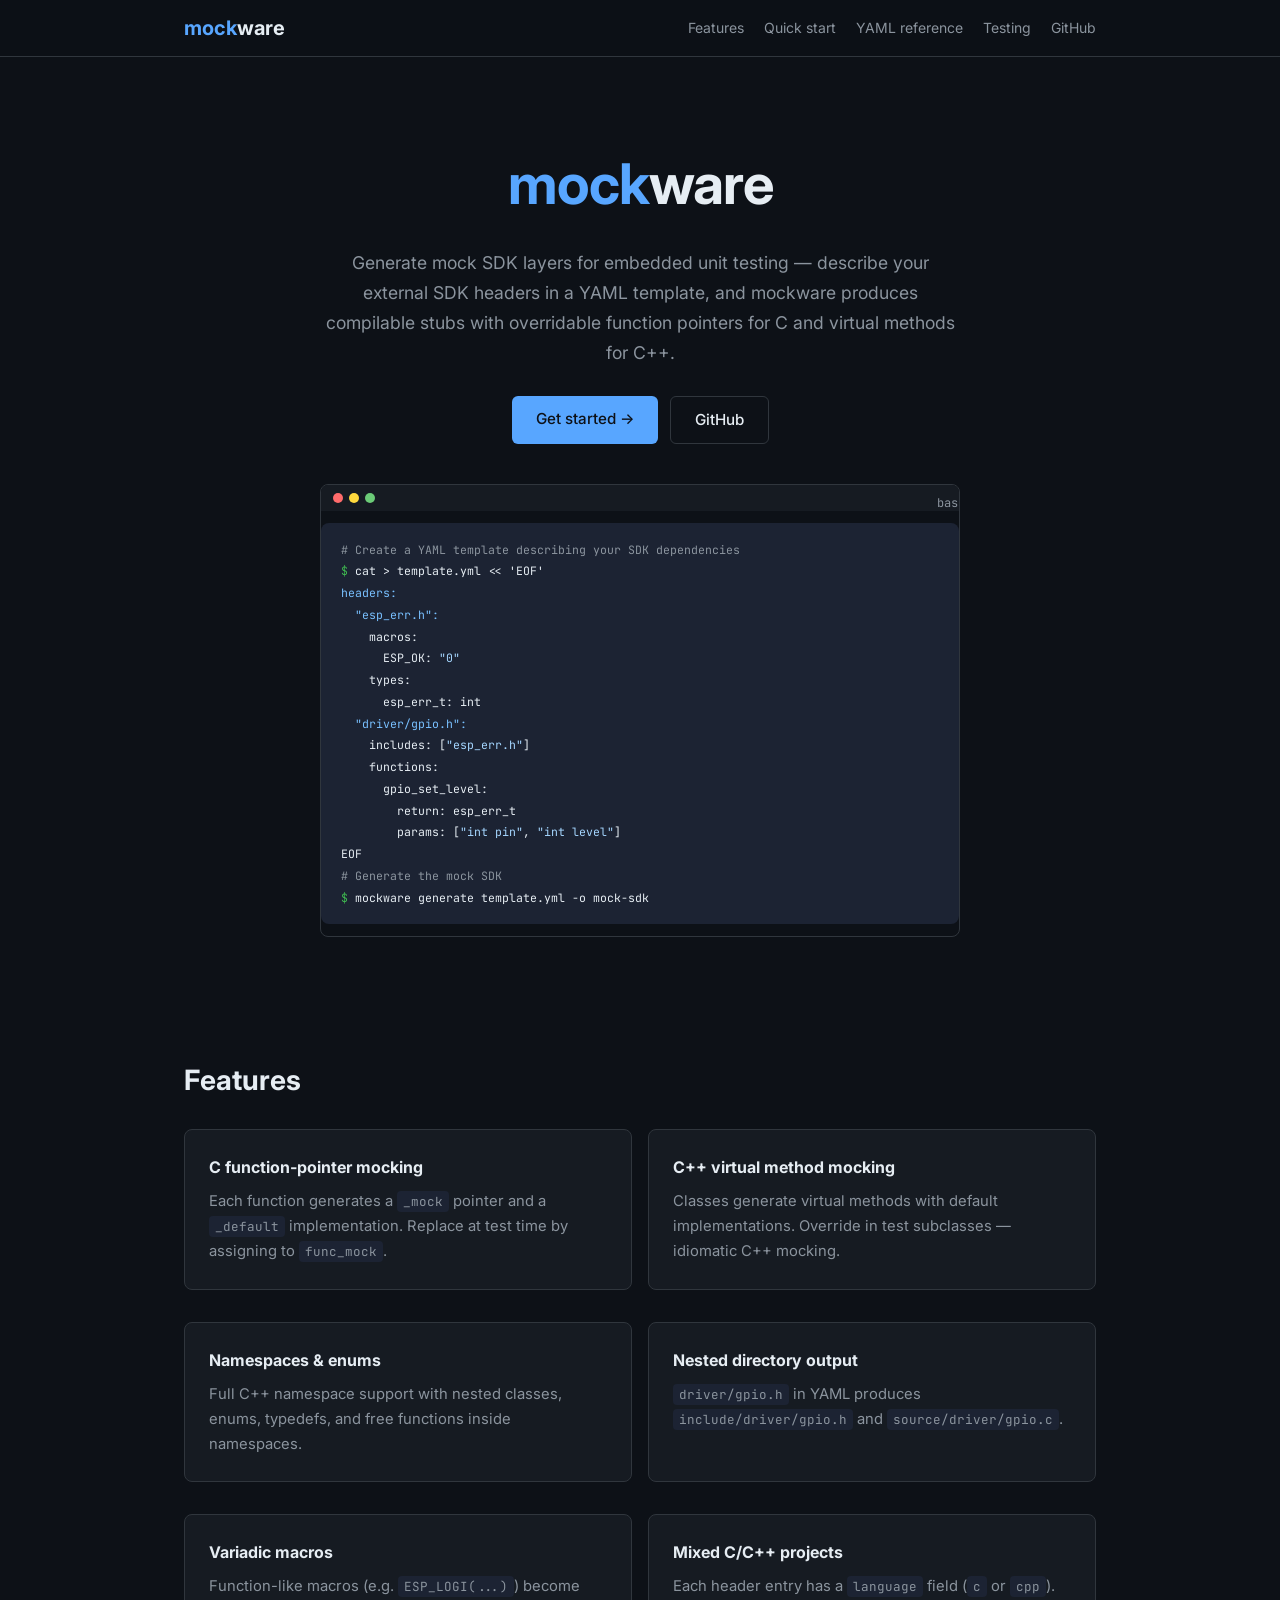
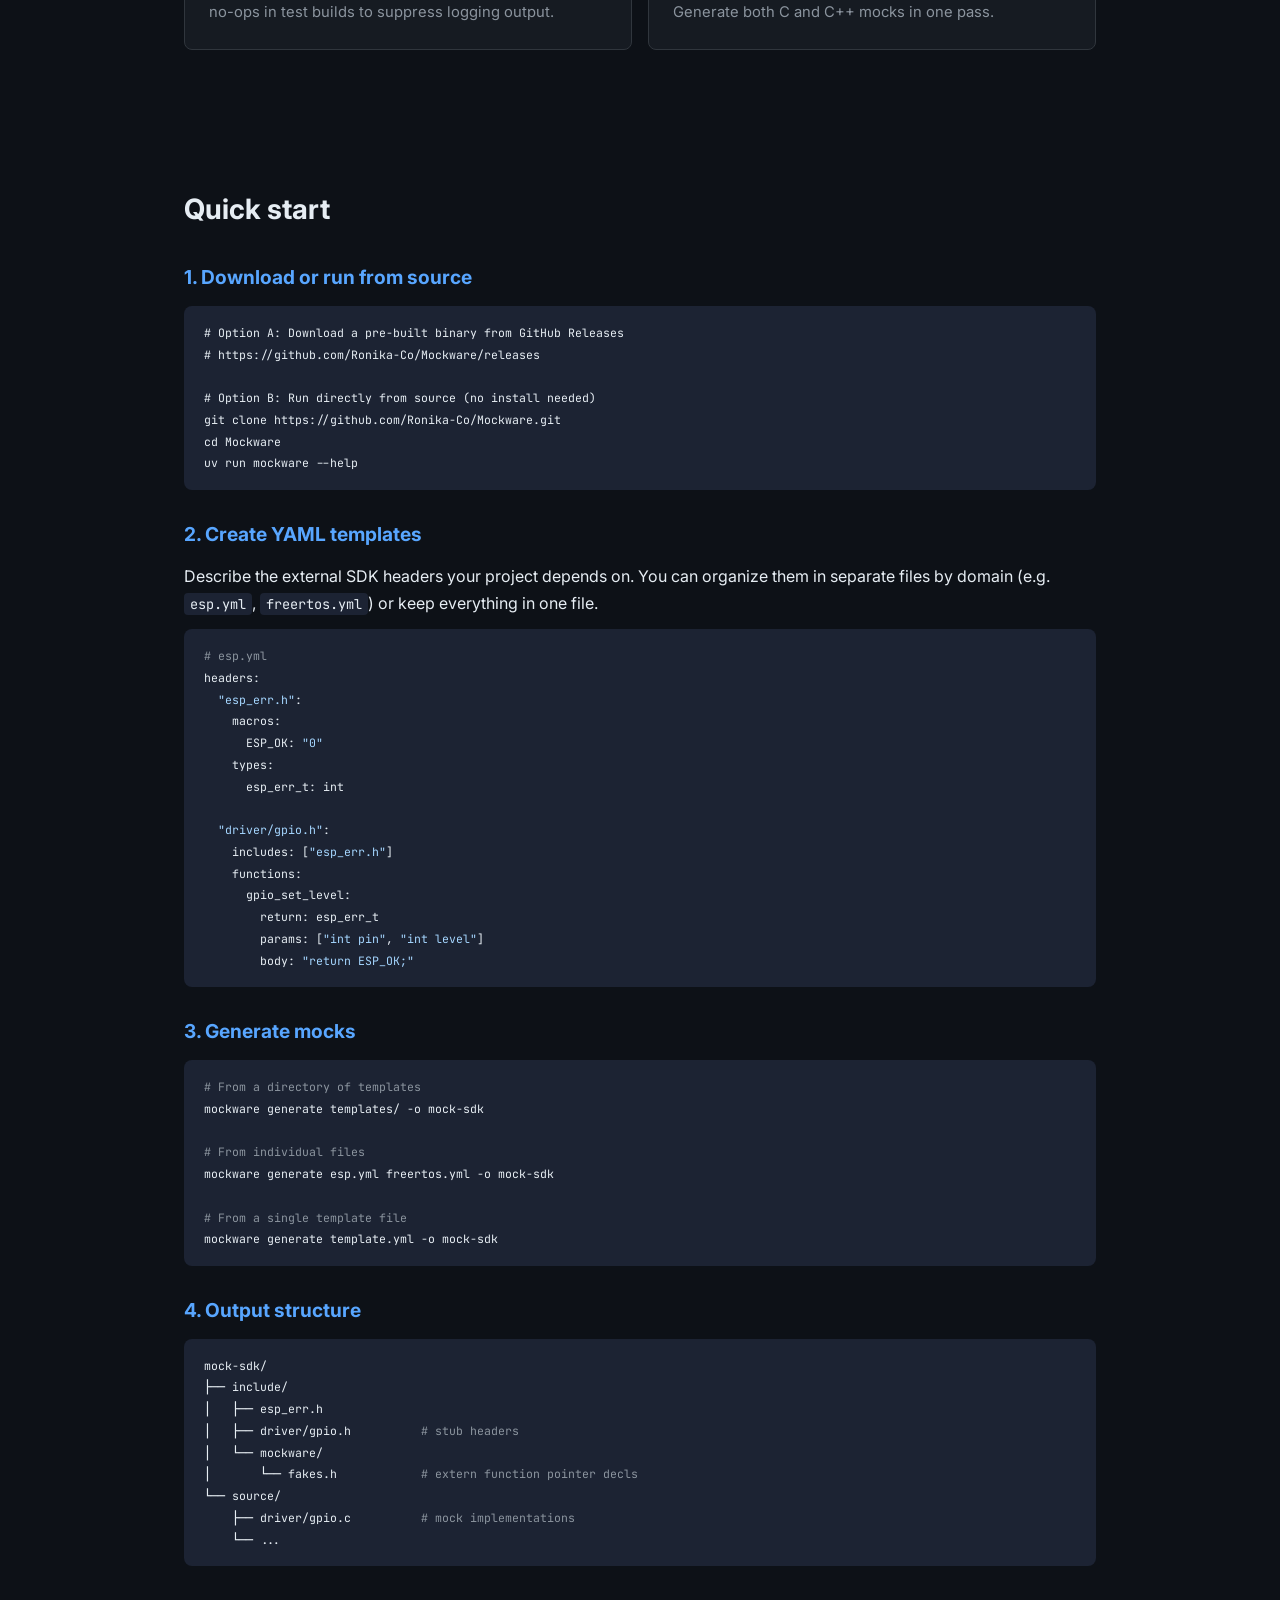
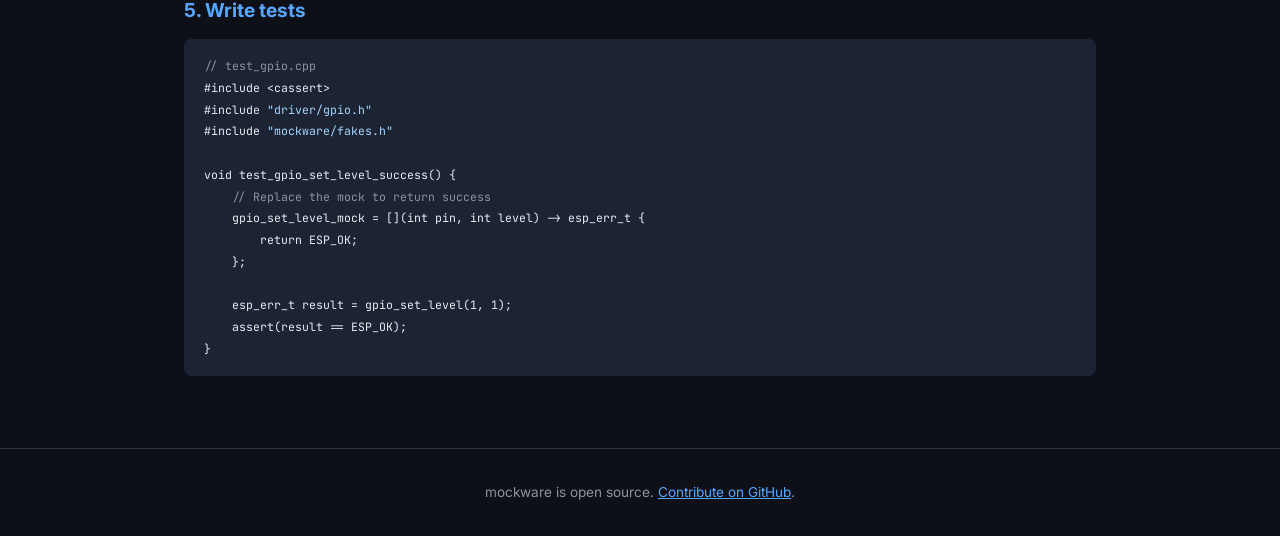
==== commit ece70861: "mockware v0.0.1 — initial release" ====
--- a/docs/index.html
+++ b/docs/index.html
@@ -1,11 +1,10 @@
 <!DOCTYPE html>
-<html lang="en" data-theme="dark">
+<html lang="en">
 <head>
   <meta charset="UTF-8">
   <meta name="viewport" content="width=device-width, initial-scale=1.0">
   <title>mockware — Generate mock SDK layers for embedded testing</title>
-  <meta name="description" content="Scan your project source, auto-detect missing external SDK dependencies, and generate stub headers with function-pointer overrides for unit testing.">
-  <meta name="google-site-verification" content="RLvK6p7sDv1IofFDZbrskPHNYd5kCn-mb_CLmLei02Y" />
+  <meta name="description" content="Generate mock SDK implementations for embedded unit testing from YAML templates. Supports C functions with function-pointer overrides and C++ classes with virtual methods.">
   <link rel="preconnect" href="https://fonts.googleapis.com">
   <link rel="preconnect" href="https://fonts.gstatic.com" crossorigin>
   <link href="https://fonts.googleapis.com/css2?family=Inter:wght@400;500;600;700&family=JetBrains+Mono:wght@400;500&display=swap" rel="stylesheet">
@@ -13,17 +12,15 @@
   <link rel="icon" href="data:image/svg+xml,<svg xmlns='http://www.w3.org/2000/svg' viewBox='0 0 100 100'><text y='.9em' font-size='90'>🧪</text></svg>">
 </head>
 <body>
-
   <nav>
     <div class="container">
       <a href="#" class="logo"><span>mock</span>ware</a>
       <ul>
-        <li><a href="#how">How it works</a></li>
         <li><a href="#features">Features</a></li>
         <li><a href="#start">Quick start</a></li>
-        <li><a href="#yaml">YAML format</a></li>
-        <li><a href="#test">Testing</a></li>
-        <li><button id="theme-toggle" aria-label="Toggle theme">🌙</button></li>
+        <li><a href="yaml-reference.html">YAML reference</a></li>
+        <li><a href="test-patterns.html">Testing</a></li>
+        <li><a href="https://github.com/Ronika-Co/Mockware">GitHub</a></li>
       </ul>
     </div>
   </nav>
@@ -33,12 +30,13 @@
       <h1><span>mock</span>ware</h1>
       <p class="tagline">
         Generate mock SDK layers for embedded unit testing &mdash;
-        auto-detect missing external SDK dependencies, generate stub
-        implementations, and override any function at test time.
+        describe your external SDK headers in a YAML template, and
+        mockware produces compilable stubs with overridable function
+        pointers for C and virtual methods for C++.
       </p>
       <div class="buttons">
         <a href="#start" class="btn btn-primary">Get started &rarr;</a>
-        <a href="https://github.com/your-org/mockware" class="btn btn-secondary">GitHub</a>
+        <a href="https://github.com/Ronika-Co/Mockware" class="btn btn-secondary">GitHub</a>
       </div>
 
       <div class="hero-terminal">
@@ -46,120 +44,54 @@
           <span></span><span></span><span></span>
           <span class="title">bash</span>
         </div>
-        <pre><code><span style="color:#8b949e"># Phase 1: Auto-detect missing external dependencies</span>
-<span style="color:#3fb950">$</span> mockware scan <span style="color:#79c0ff">.</span> -o missing_apis.yml
-
-<span style="color:#8b949e"># Phase 2: Generate mock SDK for your project</span>
-<span style="color:#3fb950">$</span> mockware generate \
-    --project <span style="color:#79c0ff">.</span> \
-    --input missing_apis.yml \
-    --output mock-sdk
-
-<span style="color:#8b949e"># Phase 3: Build and run tests</span>
-<span style="color:#3fb950">$</span> cmake -B build && cmake --build build
-<span style="color:#3fb950">$</span> ./build/test_runner
-<span style="color:#8b949e">All tests passed!</span></code></pre>
+        <pre><code><span style="color:#8b949e"># Create a YAML template describing your SDK dependencies</span>
+<span style="color:#3fb950">$</span> cat &gt; template.yml &lt;&lt; 'EOF'
+<span style="color:#79c0ff">headers:</span>
+<span style="color:#79c0ff">  "esp_err.h":</span>
+    macros:
+      ESP_OK: <span style="color:#a5d6ff">"0"</span>
+    types:
+      esp_err_t: int
+<span style="color:#79c0ff">  "driver/gpio.h":</span>
+    includes: [<span style="color:#a5d6ff">"esp_err.h"</span>]
+    functions:
+      gpio_set_level:
+        return: esp_err_t
+        params: [<span style="color:#a5d6ff">"int pin"</span>, <span style="color:#a5d6ff">"int level"</span>]
+EOF
+<span style="color:#8b949e"># Generate the mock SDK</span>
+<span style="color:#3fb950">$</span> mockware generate template.yml -o mock-sdk</code></pre>
       </div>
     </div>
   </header>
 
-  <section id="how">
-    <div class="container">
-      <div class="section-title">
-        <h2>How it works</h2>
-        <p>All definitions (types, macros, enums, structs) are global &mdash; no per-header attribution noise.</p>
-      </div>
-
-      <div class="diagram">
-        <div class="diagram-row">
-          <div class="diagram-box">
-            <div class="icon">📁</div>
-            <div class="label">Your Project<br>source files (.c/.h)</div>
-          </div>
-          <span class="diagram-arrow">&rarr;</span>
-          <div class="diagram-box" style="min-width:200px">
-            <div class="icon">📋</div>
-            <div><strong>missing_apis.yml</strong></div>
-            <div class="label">6 sections: headers, types,<br>macros, enums, structs, functions</div>
-          </div>
-          <span class="diagram-arrow">&larr;</span>
-          <div class="diagram-box">
-            <div class="icon">📁</div>
-            <div class="label">Your project<br><code>#include</code>s</div>
-          </div>
-        </div>
-        <div style="margin:0.5rem 0;color:var(--text-dim);font-size:1.5rem;">&#8595;</div>
-        <div class="diagram-row">
-          <div class="diagram-box" style="min-width:200px;background:var(--accent);color:#fff;">
-            <div class="icon">⚡</div>
-            <div><strong>mockware generate</strong></div>
-          </div>
-          <span class="diagram-arrow">&rarr;</span>
-          <div class="diagram-box" style="min-width:220px">
-            <div class="icon">🧩</div>
-            <div><strong>mock-sdk/</strong></div>
-            <div class="label">
-              include/&lt;header&gt;.h + mockware/&lt;defs&gt;.h<br>
-              source/ + function pointers<br>
-              auto stdint/stddef/bool includes
-            </div>
-          </div>
-          <span class="diagram-arrow">&rarr;</span>
-          <div class="diagram-box" style="min-width:140px">
-            <div class="icon">✅</div>
-            <div class="label">cmake &amp; test</div>
-          </div>
-        </div>
-        <div class="sub">
-          <span>include/esp_wifi.h</span>
-          <span>include/freertos/Freertos.h</span>
-          <span>include/mockware/types.h</span>
-          <span>include/mockware/fakes.h</span>
-          <span>source/esp_wifi.c</span>
-          <span>source/general.c</span>
-          <span>source/freertos/Freertos.c</span>
-          <span>CMakeLists.txt</span>
-        </div>
-      </div>
-    </div>
-  </section>
-
   <section id="features">
     <div class="container">
-      <div class="section-title">
-        <h2>Features</h2>
-        <p>Designed for real-world embedded projects, not just demos.</p>
-      </div>
-      <div class="features">
-        <div class="feature-card">
-          <div class="emoji">🎯</div>
-          <h3>Function-pointer overrides</h3>
-          <p>Every stub exports a <code>_mock</code> pointer. The generated <code>mockware/fakes.h</code> declares them all as <code>extern</code>&mdash;just include and assign in tests.</p>
+      <h2>Features</h2>
+      <div class="grid-2">
+        <div class="card">
+          <h4>C function-pointer mocking</h4>
+          <p>Each function generates a <code>_mock</code> pointer and a <code>_default</code> implementation. Replace at test time by assigning to <code>func_mock</code>.</p>
         </div>
-        <div class="feature-card">
-          <div class="emoji">🔍</div>
-          <h3>Auto-detect missing deps</h3>
-          <p>Scans your source files for <code>#include</code> directives, finds which referenced headers don't exist in your project, and creates YAML entries automatically.</p>
+        <div class="card">
+          <h4>C++ virtual method mocking</h4>
+          <p>Classes generate virtual methods with default implementations. Override in test subclasses — idiomatic C++ mocking.</p>
         </div>
-        <div class="feature-card">
-          <div class="emoji">🧠</div>
-          <h3>Inference from usage</h3>
-          <p>Function signatures, types, macros, enums, and structs are inferred from your code. All definitions are global &mdash; no attribution noise across headers.</p>
+        <div class="card">
+          <h4>Namespaces &amp; enums</h4>
+          <p>Full C++ namespace support with nested classes, enums, typedefs, and free functions inside namespaces.</p>
         </div>
-        <div class="feature-card">
-          <div class="emoji">🔁</div>
-          <h3>Non-destructive merging</h3>
-          <p>Use <code>--mode partial</code> to merge newly discovered deps into your existing YAML. Manual edits are never overwritten.</p>
+        <div class="card">
+          <h4>Nested directory output</h4>
+          <p><code>driver/gpio.h</code> in YAML produces <code>include/driver/gpio.h</code> and <code>source/driver/gpio.c</code>.</p>
         </div>
-        <div class="feature-card">
-          <div class="emoji">🧩</div>
-          <h3>Function-like macros</h3>
-          <p>YAML values starting with <code>(</code> generate <code>#define NAME(value)</code> (no space). Supports FreeRTOS-style macros like <code>pdMS_TO_TICKS: (x) ((uint64_t)x)</code>.</p>
+        <div class="card">
+          <h4>Variadic macros</h4>
+          <p>Function-like macros (e.g. <code>ESP_LOGI(...)</code>) become no-ops in test builds to suppress logging output.</p>
         </div>
-        <div class="feature-card">
-          <div class="emoji">📦</div>
-          <h3>Auto standard includes</h3>
-          <p>The generator scans for <code>uint64_t</code>, <code>size_t</code>, <code>bool</code>, <code>FILE</code> etc. and automatically adds <code>#include &lt;stdint.h&gt;</code>, <code>&lt;stddef.h&gt;</code>, etc. to <code>types.h</code>.</p>
+        <div class="card">
+          <h4>Mixed C/C++ projects</h4>
+          <p>Each header entry has a <code>language</code> field (<code>c</code> or <code>cpp</code>). Generate both C and C++ mocks in one pass.</p>
         </div>
       </div>
     </div>
@@ -167,222 +99,77 @@
 
   <section id="start">
     <div class="container">
-      <div class="section-title">
-        <h2>Quick start</h2>
-        <p>Three commands to go from project source to passing tests.</p>
-      </div>
+      <h2>Quick start</h2>
 
-      <div class="steps">
-        <div class="step">
-          <div class="step-num">1</div>
-          <div class="step-body">
-            <h3>Auto-detect missing dependencies</h3>
-            <p>Point <code>mockware scan</code> at your project. It scans source files for <code>#include</code> directives and finds headers that aren't in your project tree or include paths. The tool infers function signatures, types, macros, enums, and structs from usage context.</p>
-            <div class="code-block">
-              <pre><code><span style="color:#8b949e"># Auto-detect missing external deps</span>
-mockware scan <span style="color:#79c0ff">/path/to/project</span> -o missing_apis.yml
+      <h3>1. Download or run from source</h3>
+      <pre><code># Option A: Download a pre-built binary from GitHub Releases
+# https://github.com/Ronika-Co/Mockware/releases
 
-<span style="color:#8b949e"># Re-scan: merge new detections, preserve edits</span>
-mockware scan <span style="color:#79c0ff">/path/to/project</span> \
-    --existing missing_apis.yml \
-    --mode partial \
-    --exclude <span style="color:#79c0ff">"mock-sdk/**"</span></code></pre>
-            </div>
-          </div>
-        </div>
+# Option B: Run directly from source (no install needed)
+git clone https://github.com/Ronika-Co/Mockware.git
+cd Mockware
+uv run mockware --help</code></pre>
 
-        <div class="step">
-          <div class="step-num">2</div>
-          <div class="step-body">
-            <h3>Generate mock SDK</h3>
-            <p>The generator scans your project for SDK <code>#include</code> directives, then produces stub headers + shared definition headers (in <code>mockware/</code>) + implementations.</p>
-            <div class="code-block">
-              <pre><code>mockware generate \
-    --project <span style="color:#79c0ff">.</span> \
-    --input missing_apis.yml \
-    --output mock-sdk</code></pre>
-            </div>
-          </div>
-        </div>
+      <h3>2. Create YAML templates</h3>
+      <p>Describe the external SDK headers your project depends on. You can organize them in separate files by domain (e.g. <code>esp.yml</code>, <code>freertos.yml</code>) or keep everything in one file.</p>
+      <pre><code><span style="color:#8b949e"># esp.yml</span>
+headers:
+  <span style="color:#a5d6ff">"esp_err.h"</span>:
+    macros:
+      ESP_OK: <span style="color:#a5d6ff">"0"</span>
+    types:
+      esp_err_t: int
 
-        <div class="step">
-          <div class="step-num">3</div>
-          <div class="step-body">
-            <h3>Link and test</h3>
-            <p>Add the generated CMake target to your test build and link against it.</p>
-            <div class="code-block">
-              <pre><code><span style="color:#8b949e"># In your test CMakeLists.txt</span>
-add_subdirectory(mock-sdk)
-target_link_libraries(my_test PRIVATE mock_sdk)</code></pre>
-            </div>
-          </div>
-        </div>
-      </div>
-    </div>
-  </section>
+  <span style="color:#a5d6ff">"driver/gpio.h"</span>:
+    includes: [<span style="color:#a5d6ff">"esp_err.h"</span>]
+    functions:
+      gpio_set_level:
+        return: esp_err_t
+        params: [<span style="color:#a5d6ff">"int pin"</span>, <span style="color:#a5d6ff">"int level"</span>]
+        body: <span style="color:#a5d6ff">"return ESP_OK;"</span></code></pre>
 
-  <section id="install">
-    <div class="container">
-      <div class="section-title">
-        <h2>Installation</h2>
-        <p>Python 3.10+ required.</p>
-      </div>
+      <h3>3. Generate mocks</h3>
+      <pre><code><span style="color:#8b949e"># From a directory of templates</span>
+mockware generate templates/ -o mock-sdk
 
-      <div class="tabs">
-        <div class="tab-nav">
-          <button class="tab-btn active" data-tab="tab-install">Install from source</button>
-          <button class="tab-btn" data-tab="tab-run">Run without install</button>
-        </div>
+<span style="color:#8b949e"># From individual files</span>
+mockware generate esp.yml freertos.yml -o mock-sdk
 
-        <div class="tab-content active" id="tab-install">
-          <div class="code-block">
-            <pre><code>cd /path/to/mockware
-uv tool install .</code></pre>
-          </div>
-        </div>
+<span style="color:#8b949e"># From a single template file</span>
+mockware generate template.yml -o mock-sdk</code></pre>
 
-        <div class="tab-content" id="tab-run">
-          <div class="code-block">
-            <pre><code><span style="color:#8b949e"># From the repo root</span>
-uv run mockware --help</code></pre>
-          </div>
-        </div>
-      </div>
+      <h3>4. Output structure</h3>
+      <pre><code>mock-sdk/
+├── include/
+│   ├── esp_err.h
+│   ├── driver/gpio.h          <span style="color:#8b949e"># stub headers</span>
+│   └── mockware/
+│       └── fakes.h            <span style="color:#8b949e"># extern function pointer decls</span>
+└── source/
+    ├── driver/gpio.c          <span style="color:#8b949e"># mock implementations</span>
+    └── ...</code></pre>
 
-      <p style="text-align:center;margin-top:1rem;">
-        <a href="#start" class="btn btn-primary">Get started &rarr;</a>
-      </p>
-    </div>
-  </section>
+      <h3>5. Write tests</h3>
+      <pre><code><span style="color:#8b949e">// test_gpio.cpp</span>
+#include &lt;cassert&gt;
+#include <span style="color:#a5d6ff">"driver/gpio.h"</span>
+#include <span style="color:#a5d6ff">"mockware/fakes.h"</span>
 
-  <section id="yaml">
-    <div class="container">
-      <div class="section-title">
-        <h2>YAML format reference</h2>
-        <p>The 6-section format used by the scan output and generator input.</p>
-      </div>
+void test_gpio_set_level_success() {
+    <span style="color:#8b949e">// Replace the mock to return success</span>
+    gpio_set_level_mock = [](int pin, int level) -> esp_err_t {
+        return ESP_OK;
+    };
 
-      <div class="code-block">
-        <pre><code>headers:
-  esp_wifi.h:
-    includes: [esp_err.h]
-  freertos/Freertos.h:
-    includes: []
-
-types:
-  esp_err_t: int
-
-macros:
-  ESP_OK: "0"
-  pdMS_TO_TICKS: (x) ((uint64_t)x)  <span style="color:#8b949e"># function-like → no space</span>
-
-enums:
-  wifi_mode_t:
-    values:
-      WIFI_MODE_NULL: 0
-      WIFI_MODE_STA: 1
-
-structs:
-  wifi_init_config_t:
-    definition: |
-      typedef struct { int member; } wifi_init_config_t;
-
-functions:
-  esp_wifi_init:
-    return: int
-    params: ["wifi_init_config_t* config"]
-    header: esp_wifi.h
-    body: "return 0;"
-  vTaskDelay:
-    return: int
-    params: ["uint64_t arg"]
-    header: freertos/Freertos.h</code></pre>
-      </div>
-
-      <div class="section-title" style="margin-top:2rem">
-        <h3>Function fields</h3>
-      </div>
-      <table>
-        <thead>
-          <tr><th>Field</th><th>Required</th><th>Description</th></tr>
-        </thead>
-        <tbody>
-          <tr><td><code>return</code></td><td>Yes</td><td>Return type string (defaults to <code>"void"</code>)</td></tr>
-          <tr><td><code>params</code></td><td>Yes</td><td>List of typed params, e.g. <code>["int x", "void* buf"]</code></td></tr>
-          <tr><td><code>header</code></td><td>No</td><td>Header path for attribution &rarr; <code>source/&lt;path&gt;.c</code>. Missing &rarr; <code>source/general.c</code></td></tr>
-          <tr><td><code>body</code></td><td>No</td><td>Custom stub body. Default: <code>return 0;</code> (or NULL for pointers)</td></tr>
-          <tr><td><code>kind</code></td><td>No</td><td><code>"inline"</code> for static inline functions (body is full declaration)</td></tr>
-        </tbody>
-      </table>
-    </div>
-  </section>
-
-  <section id="test">
-    <div class="container">
-      <div class="section-title">
-        <h2>Testing with custom fakes</h2>
-        <p>Every generated stub exposes a function pointer you can reassign.</p>
-      </div>
-
-      <div class="test-grid">
-        <figure>
-          <figcaption>Production code (<code>wifi_manager.c</code>)</figcaption>
-          <div class="code-block">
-            <pre><code><span style="color:#ff7b72">#include</span> <span style="color:#a5d6ff">"esp_wifi.h"</span>
-<span style="color:#ff7b72">#include</span> <span style="color:#a5d6ff">"nvs_flash.h"</span>
-
-<span style="color:#ffa657">int</span> <span style="color:#d2a8ff">wifi_manager_start</span>(<span style="color:#ffa657">void</span>) {
-    <span style="color:#ffa657">int</span> ret;
-
-    ret = <span style="color:#d2a8ff">nvs_flash_init</span>();
-    <span style="color:#ff7b72">if</span> (ret != <span style="color:#a5d6ff">ESP_OK</span>)
-        <span style="color:#ff7b72">return</span> <span style="color:#ffa657">-1</span>;
-
-    ret = <span style="color:#d2a8ff">esp_wifi_start</span>();
-    <span style="color:#ff7b72">if</span> (ret != <span style="color:#a5d6ff">ESP_OK</span>)
-        <span style="color:#ff7b72">return</span> <span style="color:#ffa657">-1</span>;
-
-    <span style="color:#ff7b72">return</span> 0;
+    esp_err_t result = gpio_set_level(1, 1);
+    assert(result == ESP_OK);
 }</code></pre>
-          </div>
-        </figure>
-
-        <figure>
-          <figcaption>Test code (<code>test_wifi_manager.c</code>)</figcaption>
-          <div class="code-block">
-            <pre><code><span style="color:#ff7b72">#include</span> <span style="color:#a5d6ff">&lt;assert.h&gt;</span>
-<span style="color:#ff7b72">#include</span> <span style="color:#a5d6ff">"wifi_manager.h"</span>
-<span style="color:#ff7b72">#include</span> <span style="color:#a5d6ff">"mockware/fakes.h"</span>
-
-<span style="color:#ff7b72">static</span> <span style="color:#ffa657">int</span> <span style="color:#d2a8ff">mock_nvs_init</span>(<span style="color:#ffa657">void</span>) {
-    <span style="color:#ff7b72">return</span> 0;
-}
-<span style="color:#ff7b72">static</span> <span style="color:#ffa657">int</span> <span style="color:#d2a8ff">mock_wifi_ok</span>(<span style="color:#ffa657">void</span>) {
-    <span style="color:#ff7b72">return</span> 0;
-}
-
-<span style="color:#8b949e">// _mock symbols declared via mockware/fakes.h</span>
-<span style="color:#ffa657">void</span> <span style="color:#d2a8ff">test_start_success</span>(<span style="color:#ffa657">void</span>) {
-    nvs_flash_init_mock = mock_nvs_init;
-    esp_wifi_start_mock = mock_wifi_ok;
-    <span style="color:#d2a8ff">assert</span>(wifi_manager_start() == 0);
-}</code></pre>
-          </div>
-        </figure>
-      </div>
     </div>
   </section>
 
   <footer>
     <div class="container">
-      <p>
-        <a href="https://github.com/your-org/mockware">GitHub</a>
-        &middot;
-        <a href="https://github.com/your-org/mockware/issues">Issues</a>
-        &middot;
-        MIT License
-      </p>
-      <p style="margin-top:0.3rem;">&copy; 2026 mockware contributors</p>
+      <p>mockware is open source. <a href="https://github.com/Ronika-Co/Mockware">Contribute on GitHub</a>.</p>
     </div>
   </footer>
 
--- a/docs/style.css
+++ b/docs/style.css
@@ -1,402 +1,114 @@
-/* ── Reset & base ──────────────────────────────────────── */
-*, *::before, *::after { box-sizing: border-box; margin: 0; padding: 0; }
-
 :root {
-  --bg:        #0d1117;
-  --surface:   #161b22;
-  --border:    #30363d;
-  --text:      #c9d1d9;
-  --text-dim:  #8b949e;
-  --accent:    #58a6ff;
-  --accent-hl: #79c0ff;
-  --green:     #3fb950;
-  --orange:    #d29922;
-  --red:       #f85149;
-  --code-bg:   #1c2128;
-  --font:      'Inter', -apple-system, BlinkMacSystemFont, sans-serif;
-  --mono:      'JetBrains Mono', 'Fira Code', monospace;
-  --max-w:     960px;
-  --radius:    8px;
+  --bg: #0d1117;
+  --bg-card: #161b22;
+  --bg-code: #1c2333;
+  --border: #30363d;
+  --text: #e6edf3;
+  --text-muted: #8b949e;
+  --accent: #58a6ff;
+  --accent2: #3fb950;
+  --accent3: #d2a8ff;
+  --orange: #d29922;
+  --font: 'Inter', -apple-system, BlinkMacSystemFont, 'Segoe UI', sans-serif;
+  --mono: 'JetBrains Mono', 'Fira Code', 'Cascadia Code', monospace;
 }
 
-html { scroll-behavior: smooth; }
+* { margin: 0; padding: 0; box-sizing: border-box; }
+
 body {
   font-family: var(--font);
   background: var(--bg);
   color: var(--text);
   line-height: 1.7;
-  -webkit-font-smoothing: antialiased;
 }
 
-/* ── Theme toggle ─────────────────────────────────────── */
-[data-theme="light"] {
-  --bg:        #ffffff;
-  --surface:   #f6f8fa;
-  --border:    #d0d7de;
-  --text:      #1f2328;
-  --text-dim:  #656d76;
-  --code-bg:   #f6f8fa;
+.container { max-width: 960px; margin: 0 auto; padding: 0 24px; }
+
+/* Nav */
+nav {
+  border-bottom: 1px solid var(--border);
+  background: rgba(13,17,23,.85);
+  backdrop-filter: blur(8px);
+  position: sticky; top: 0; z-index: 10;
+}
+nav .container {
+  display: flex; align-items: center; justify-content: space-between;
+  height: 56px;
+}
+nav .logo { font-size: 1.25rem; font-weight: 700; color: var(--text); text-decoration: none; }
+nav .logo span { color: var(--accent); }
+nav ul { list-style: none; display: flex; gap: 20px; align-items: center; }
+nav ul li a { color: var(--text-muted); text-decoration: none; font-size: .875rem; }
+nav ul li a:hover { color: var(--text); }
+
+/* Hero */
+.hero {
+  text-align: center; padding: 80px 0 60px;
+}
+.hero h1 { font-size: 3.5rem; font-weight: 700; letter-spacing: -1px; }
+.hero h1 span { color: var(--accent); }
+.hero p { color: var(--text-muted); font-size: 1.1rem; max-width: 640px; margin: 16px auto; }
+.buttons { margin-top: 28px; display: flex; gap: 12px; justify-content: center; flex-wrap: wrap; }
+.btn {
+  display: inline-block; padding: 10px 24px; border-radius: 6px;
+  font-size: .95rem; font-weight: 500; text-decoration: none;
+}
+.btn-primary { background: var(--accent); color: #0d1117; }
+.btn-secondary { border: 1px solid var(--border); color: var(--text); }
+
+/* Terminal */
+.hero-terminal {
+  max-width: 640px; margin: 40px auto 0; border-radius: 8px;
+  border: 1px solid var(--border); overflow: hidden; text-align: left;
+}
+.hero-terminal .bar {
+  background: var(--bg-card); padding: 8px 12px; display: flex; gap: 6px; align-items: center;
+}
+.hero-terminal .bar span { width: 10px; height: 10px; border-radius: 50%; }
+.hero-terminal .bar span:nth-child(1) { background: #ff6b6b; }
+.hero-terminal .bar span:nth-child(2) { background: #ffd93d; }
+.hero-terminal .bar span:nth-child(3) { background: #6bcb77; }
+.hero-terminal .bar .title { margin-left: auto; color: var(--text-muted); font-size: .75rem; font-family: var(--mono); }
+.hero-terminal pre {
+  background: var(--bg-code); padding: 16px 20px; font-family: var(--mono);
+  font-size: .85rem; line-height: 1.6; overflow-x: auto;
 }
 
-/* ── Typography ────────────────────────────────────────── */
-h1, h2, h3 { font-weight: 600; line-height: 1.3; }
-h1 { font-size: 2.75rem; letter-spacing: -0.02em; }
-h2 { font-size: 1.75rem; letter-spacing: -0.01em; color: var(--accent); }
-h3 { font-size: 1.15rem; }
-p  { margin-bottom: 1rem; }
-a  { color: var(--accent); text-decoration: none; }
-a:hover { color: var(--accent-hl); text-decoration: underline; }
+/* Sections */
+section { padding: 60px 0; }
+section h2 { font-size: 1.75rem; margin-bottom: 24px; }
+section h3 { font-size: 1.2rem; margin: 28px 0 12px; color: var(--accent); }
 
-code {
-  font-family: var(--mono);
-  font-size: 0.875em;
-  background: var(--code-bg);
-  padding: 0.15em 0.4em;
-  border-radius: 4px;
-  border: 1px solid var(--border);
+.card {
+  background: var(--bg-card); border: 1px solid var(--border); border-radius: 8px;
+  padding: 24px; margin-bottom: 16px;
 }
+.card h4 { margin-bottom: 8px; }
+.card p, .card ul { color: var(--text-muted); font-size: .925rem; }
+.card ul { padding-left: 20px; }
+.card ul li { margin-bottom: 4px; }
+
+/* Code blocks */
+pre, code { font-family: var(--mono); }
+code { font-size: .85em; background: var(--bg-code); padding: 2px 6px; border-radius: 4px; }
+pre code { background: none; padding: 0; }
 pre {
-  background: var(--code-bg);
-  border: 1px solid var(--border);
-  border-radius: var(--radius);
-  padding: 1rem;
-  overflow-x: auto;
-  position: relative;
-}
-pre code {
-  background: none;
-  border: none;
-  padding: 0;
-  font-size: 0.8125rem;
-  line-height: 1.55;
+  background: var(--bg-code); border-radius: 8px; padding: 16px 20px;
+  overflow-x: auto; font-size: .85rem; line-height: 1.6; margin: 12px 0;
 }
 
-/* ── Layout ────────────────────────────────────────────── */
-.container {
-  max-width: var(--max-w);
-  margin: 0 auto;
-  padding: 0 1.5rem;
+/* Tables */
+table { width: 100%; border-collapse: collapse; margin: 16px 0; font-size: .9rem; }
+th, td { text-align: left; padding: 10px 12px; border-bottom: 1px solid var(--border); }
+th { color: var(--accent); font-weight: 600; }
+
+/* Grid */
+.grid-2 { display: grid; grid-template-columns: 1fr 1fr; gap: 16px; }
+@media (max-width: 640px) { .grid-2 { grid-template-columns: 1fr; } }
+
+/* Footer */
+footer {
+  border-top: 1px solid var(--border); padding: 32px 0;
+  text-align: center; color: var(--text-muted); font-size: .85rem;
 }
-
-/* ── Nav ───────────────────────────────────────────────── */
-nav {
-  position: sticky;
-  top: 0;
-  z-index: 100;
-  background: var(--bg);
-  border-bottom: 1px solid var(--border);
-  backdrop-filter: blur(12px);
-  background: rgba(13, 17, 23, 0.85);
-}
-[data-theme="light"] nav {
-  background: rgba(255,255,255,0.85);
-}
-nav .container {
-  display: flex;
-  align-items: center;
-  justify-content: space-between;
-  height: 56px;
-}
-nav .logo {
-  font-weight: 700;
-  font-size: 1.2rem;
-  color: var(--text);
-}
-nav .logo span { color: var(--accent); }
-nav ul {
-  display: flex;
-  gap: 1.5rem;
-  list-style: none;
-  align-items: center;
-}
-nav a {
-  color: var(--text-dim);
-  font-size: 0.875rem;
-  font-weight: 500;
-}
-nav a:hover { color: var(--text); text-decoration: none; }
-
-#theme-toggle {
-  background: none;
-  border: 1px solid var(--border);
-  color: var(--text-dim);
-  width: 32px; height: 32px;
-  border-radius: 6px;
-  cursor: pointer;
-  display: flex;
-  align-items: center;
-  justify-content: center;
-  font-size: 1rem;
-}
-#theme-toggle:hover {
-  color: var(--text);
-  border-color: var(--text-dim);
-}
-
-/* ── Hero ──────────────────────────────────────────────── */
-.hero {
-  padding: 5rem 0 4rem;
-  text-align: center;
-}
-.hero h1 { margin-bottom: 1rem; }
-.hero h1 span { color: var(--accent); }
-.hero .tagline {
-  font-size: 1.2rem;
-  color: var(--text-dim);
-  max-width: 600px;
-  margin: 0 auto 2rem;
-}
-.hero .buttons { display: flex; gap: 1rem; justify-content: center; flex-wrap: wrap; }
-
-.btn {
-  display: inline-flex;
-  align-items: center;
-  gap: 0.5rem;
-  padding: 0.7rem 1.5rem;
-  border-radius: var(--radius);
-  font-weight: 600;
-  font-size: 0.9rem;
-  transition: all 0.2s;
-  border: none;
-  cursor: pointer;
-}
-.btn-primary {
-  background: var(--accent);
-  color: #fff;
-}
-.btn-primary:hover { background: var(--accent-hl); text-decoration: none; }
-.btn-secondary {
-  background: transparent;
-  color: var(--text);
-  border: 1px solid var(--border);
-}
-.btn-secondary:hover { border-color: var(--text-dim); text-decoration: none; }
-
-.hero-terminal {
-  margin: 2.5rem auto 0;
-  max-width: 580px;
-  text-align: left;
-  background: #000;
-  border: 1px solid var(--border);
-  border-radius: var(--radius);
-  overflow: hidden;
-}
-.hero-terminal .bar {
-  display: flex;
-  align-items: center;
-  gap: 6px;
-  padding: 0.6rem 1rem;
-  background: var(--surface);
-  border-bottom: 1px solid var(--border);
-}
-.hero-terminal .bar span {
-  width: 10px; height: 10px;
-  border-radius: 50%;
-  background: var(--text-dim);
-}
-.hero-terminal .bar span:nth-child(1) { background: var(--red); }
-.hero-terminal .bar span:nth-child(2) { background: var(--orange); }
-.hero-terminal .bar span:nth-child(3) { background: var(--green); }
-.hero-terminal .bar .title {
-  font-size: 0.75rem;
-  color: var(--text-dim);
-  margin-left: 0.5rem;
-  font-family: var(--mono);
-}
-.hero-terminal pre {
-  background: #000;
-  border: none;
-  border-radius: 0;
-  padding: 1rem 1.25rem;
-  margin: 0;
-}
-
-/* ── Section ───────────────────────────────────────────── */
-section { padding: 4rem 0; }
-section + section { border-top: 1px solid var(--border); }
-.section-title {
-  text-align: center;
-  margin-bottom: 3rem;
-}
-.section-title p {
-  color: var(--text-dim);
-  max-width: 550px;
-  margin: 0.5rem auto 0;
-}
-
-/* ── Diagram ───────────────────────────────────────────── */
-.diagram {
-  display: flex;
-  flex-direction: column;
-  align-items: center;
-  gap: 0;
-}
-.diagram-row {
-  display: flex;
-  align-items: center;
-  gap: 1.5rem;
-  flex-wrap: wrap;
-  justify-content: center;
-}
-.diagram-box {
-  background: var(--surface);
-  border: 1px solid var(--border);
-  border-radius: var(--radius);
-  padding: 1rem 1.25rem;
-  text-align: center;
-  min-width: 140px;
-}
-.diagram-box .label {
-  font-size: 0.75rem;
-  color: var(--text-dim);
-  margin-top: 0.3rem;
-}
-.diagram-box .icon { font-size: 1.5rem; }
-.diagram-arrow {
-  color: var(--text-dim);
-  font-size: 1.25rem;
-}
-.diagram .sub {
-  display: flex;
-  gap: 1rem;
-  flex-wrap: wrap;
-  justify-content: center;
-  margin-top: 1rem;
-  padding: 1rem;
-  background: var(--surface);
-  border: 1px solid var(--border);
-  border-radius: var(--radius);
-}
-.diagram .sub span {
-  font-family: var(--mono);
-  font-size: 0.8rem;
-  color: var(--text-dim);
-}
-
-/* ── Features grid ─────────────────────────────────────── */
-.features {
-  display: grid;
-  grid-template-columns: repeat(auto-fit, minmax(220px, 1fr));
-  gap: 1.5rem;
-}
-.feature-card {
-  background: var(--surface);
-  border: 1px solid var(--border);
-  border-radius: var(--radius);
-  padding: 1.5rem;
-}
-.feature-card .emoji { font-size: 2rem; margin-bottom: 0.75rem; }
-.feature-card h3 { margin-bottom: 0.5rem; }
-.feature-card p { font-size: 0.9rem; color: var(--text-dim); margin: 0; }
-
-/* ── Code blocks with copy ─────────────────────────────── */
-.code-block {
-  position: relative;
-  margin: 1rem 0;
-}
-.code-block .copy-btn {
-  position: absolute;
-  top: 0.5rem;
-  right: 0.5rem;
-  background: transparent;
-  border: 1px solid var(--border);
-  color: var(--text-dim);
-  padding: 0.3rem 0.6rem;
-  border-radius: 4px;
-  font-size: 0.75rem;
-  cursor: pointer;
-  opacity: 0;
-  transition: opacity 0.2s;
-}
-.code-block:hover .copy-btn,
-.code-block .copy-btn.show { opacity: 1; }
-.code-block .copy-btn:hover {
-  background: var(--surface);
-  color: var(--text);
-}
-
-/* ── Install tabs ──────────────────────────────────────── */
-.tabs { margin: 1rem 0; }
-.tab-nav {
-  display: flex;
-  gap: 0;
-  border-bottom: 2px solid var(--border);
-}
-.tab-btn {
-  background: none;
-  border: none;
-  padding: 0.6rem 1.2rem;
-  color: var(--text-dim);
-  font-weight: 500;
-  font-size: 0.9rem;
-  cursor: pointer;
-  border-bottom: 2px solid transparent;
-  margin-bottom: -2px;
-  transition: all 0.2s;
-}
-.tab-btn:hover { color: var(--text); }
-.tab-btn.active {
-  color: var(--accent);
-  border-bottom-color: var(--accent);
-}
-.tab-content { display: none; }
-.tab-content.active { display: block; }
-
-/* ── Usage steps ───────────────────────────────────────── */
-.steps { counter-reset: step; }
-.step {
-  display: flex;
-  gap: 1.25rem;
-  margin-bottom: 2rem;
-}
-.step:last-child { margin-bottom: 0; }
-.step-num {
-  flex-shrink: 0;
-  width: 36px; height: 36px;
-  border-radius: 50%;
-  background: var(--accent);
-  color: #fff;
-  font-weight: 700;
-  font-size: 0.9rem;
-  display: flex;
-  align-items: center;
-  justify-content: center;
-}
-.step-body { min-width: 0; }
-.step-body p { margin-bottom: 0.5rem; }
-
-/* ── Test example ──────────────────────────────────────── */
-.test-grid {
-  display: grid;
-  grid-template-columns: 1fr 1fr;
-  gap: 1.5rem;
-  margin: 1.5rem 0;
-}
-.test-grid figcaption {
-  font-size: 0.8rem;
-  color: var(--text-dim);
-  margin-bottom: 0.5rem;
-  font-weight: 600;
-}
-
-/* ── Footer ────────────────────────────────────────────── */
-footer {
-  border-top: 1px solid var(--border);
-  padding: 2rem 0;
-  text-align: center;
-  color: var(--text-dim);
-  font-size: 0.85rem;
-}
-footer a { color: var(--text-dim); }
-footer a:hover { color: var(--text); }
-
-/* ── Responsive ────────────────────────────────────────── */
-@media (max-width: 700px) {
-  h1 { font-size: 2rem; }
-  nav ul { gap: 0.8rem; }
-  nav a { font-size: 0.8rem; }
-  .hero { padding: 3rem 0 2.5rem; }
-  .diagram-row { flex-direction: column; gap: 0.5rem; }
-  .diagram-arrow { transform: rotate(90deg); }
-  .test-grid { grid-template-columns: 1fr; }
-}
+footer a { color: var(--accent); }
